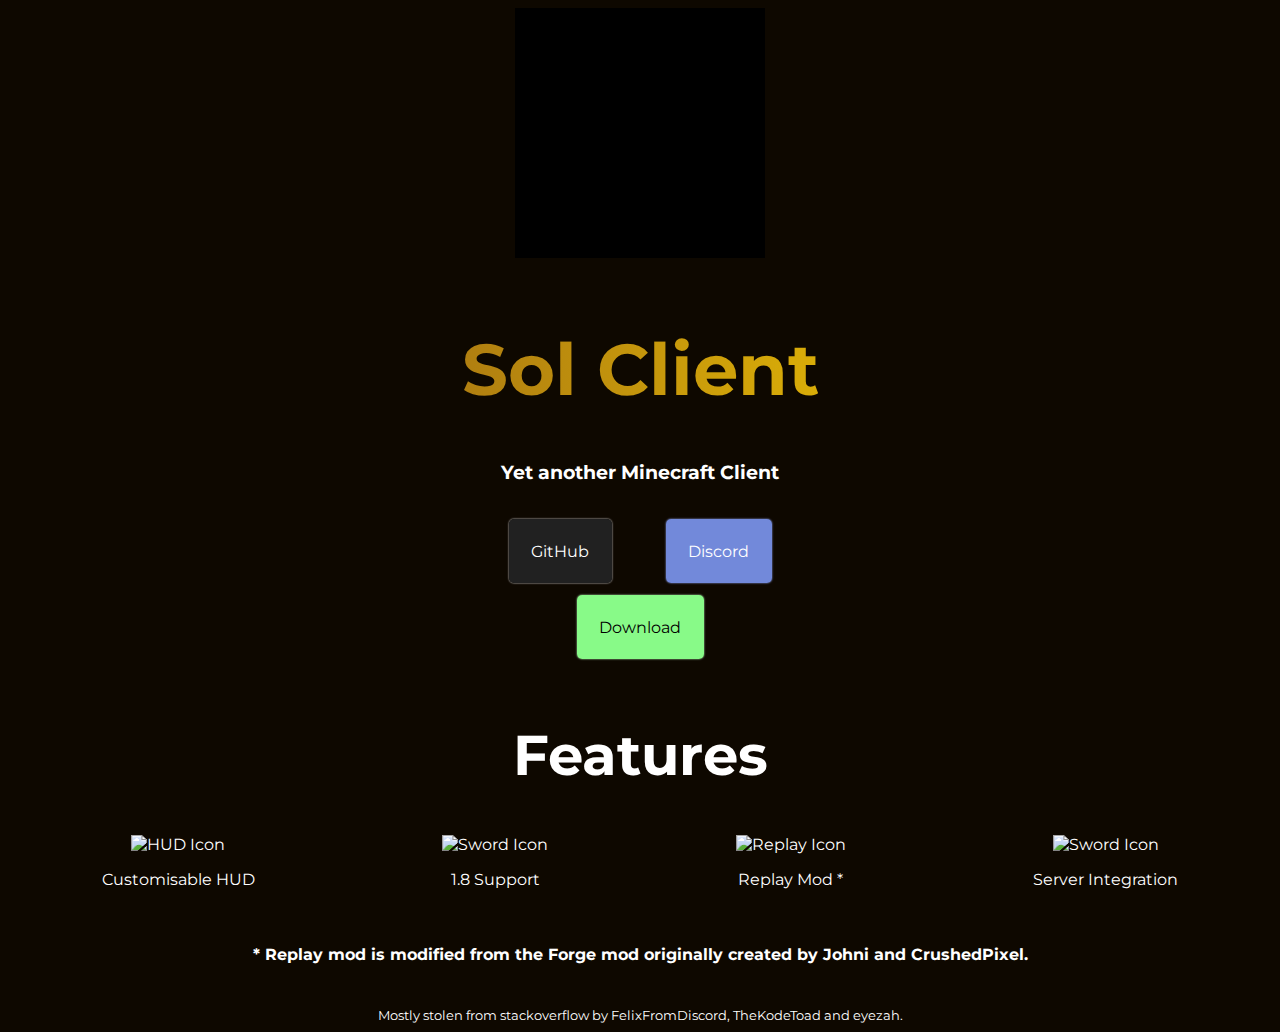
==== index.html @ e35a4573 "Initial Commit" ====
<!DOCTYPE html>
<html lang="en">
<head>
    <meta charset="utf-8"/>
    <meta name="viewport" content="width=device-width, initial-scale=1"/>
    <link rel="apple-touch-icon" sizes="180x180" href="/favicons/apple-touch-icon.png"/>
    <link rel="icon" type="image/png" sizes="32x32" href="/favicons/favicon-32x32.png"/>
    <link rel="icon" type="image/png" sizes="16x16" href="/favicons/favicon-16x16.png"/>
    <link rel="manifest" href="/favicons/site.webmanifest"/>
    <link rel="mask-icon" href="/favicons/safari-pinned-tab.svg" color="#db7c00"/>
    <link rel="shortcut icon" href="/favicons/favicon.ico"/>
    <meta name="msapplication-TileColor" content="#1e1e1e"/>
    <meta name="msapplication-config" content="/favicons/browserconfig.xml"/>
    <meta name="theme-color" content="#ffffff"/>
    <meta name="description" content="Sol Client is an open source Minecraft Client with many useful features."/>
    <meta name="keywords" content="Minecraft, Minecraft Client, PVP, Minecraft PVP, PVP Client, Minecraft Mod, Replay Mod, Hypixel">
    <meta property="og:title" content="Sol Client"/>
    <meta property="og:type" content="website"/>
    <meta property="og:url" content="https://sol-client.github.io/"/>
    <meta property="og:image" content="https://sol-client.github.io/favicons/thumbnail.jpg"/>
    <meta property="og:site_name" content="Sol Client"/>
    <meta property="og:locale" content="en-gb"/>
    <meta property="og:description" content="Sol Client is an open source Minecraft Client with many useful features."/>
    <meta name="twitter:card" content="summary_large_image"/>
    <meta property="twitter:domain" content="sol-client.github.io"/>
    <meta property="twitter:url" content="https://sol-client.github.io/"/>
    <meta name="twitter:title" content="Sol Client"/>
    <meta name="twitter:description" content="Sol Client is an open source Minecraft Client with many useful features."/>
    <meta name="twitter:image" content="https://sol-client.github.io/favicons/thumbnail.jpg"/>
    <title>Sol Client - Open Source Minecraft Client</title>
    <link rel="preconnect" href="https://fonts.googleapis.com"/>
    <link rel="preconnect" href="https://fonts.gstatic.com" crossorigin/>
    <link href="style.css" rel="stylesheet"/>
    <script src="script.js" defer></script>
    <title>Sol Client - Open Source Minecraft Client</title>
</head>
<body>
    <header id="header">
        <div class="logobg" id="logo"></div>
        <br>
        <h1 class="linear-wipe">Sol Client</h1>
        <h3>Yet another Minecraft Client</h3>
        <br><br>
        <a style="background-color: #212121; box-shadow: 0px 0px 2px #fff" href="https://github.com/Sol-Client/Client">GitHub</a>
        <a style="background-color: #7289DA; box-shadow: 0px 0px 2px #9aaffd" href="https://discord.gg/TSAkhgXNbK">Discord</a>
        <br><br><br><br>
        <a style="background-color: #88fa88; box-shadow: 0px 0px 2px #c3ffc3; color: black;" id="download-button" href="https://github.com/Sol-Client/Client/releases">Download</a>
    </header>
    <br><br>
    <h2>Features</h2>
    <div class="features">
        <div class="feature">
            <img src="https://github.com/FelixFromDiscord/sol-web-rewrite/raw/main/hud.svg" alt="HUD Icon" height="150px">
            <p class="feature-desc">Customisable HUD</p>
        </div>
        <div class="feature">
            <img src="https://github.com/FelixFromDiscord/sol-web-rewrite/raw/main/sword.svg" alt="Sword Icon" height="150px">
            <p class="feature-desc">1.8 Support</p>
        </div>
        <div class="feature">
            <img src="https://github.com/FelixFromDiscord/sol-web-rewrite/raw/main/replay.svg" alt="Replay Icon" height="150px">
            <p class="feature-desc">Replay Mod *</p>
        </div>
        <div class="feature">
            <img src="https://github.com/FelixFromDiscord/sol-web-rewrite/raw/main/servers.svg" alt="Sword Icon" height="150px">
            <p class="feature-desc">Server Integration</p>
        </div>
    </div>
    <br>
    <h4 class="note">
        * Replay mod is modified from the Forge mod originally created by Johni and CrushedPixel.
    </h4>
    <br>
    <small>Site created by FelixFromDiscord, TheKodeToad and eyezah.</small>
</body>
</html>
---- style.css ----
@import url('https://fonts.googleapis.com/css2?family=Montserrat&display=swap');

body {
    background-color: rgb(14, 8, 0);
    font-family: 'Montserrat', sans-serif;
    color: white;
    text-align: center;
}

h1 {
    font-size: 450%;
}

h2 {
    font-size: 350%;
}

.logobg {
    margin: 0 auto;
    width: 250px;
    height: 250px;
    transform-style: preserve-3d;
    transform: rotateX(15deg) rotateY(20deg);
    background-color: transparent;
    transition: transform 0.3s cubic-bezier(0.19, 1, 0.22, 1), background-color 0.3s;
}

.logobg:hover {
    background-color: #2e2e2e;
}

.logobg::before {
    content: "";
    position: absolute;
    top: 0;
    left: 0;
    width: 100%;
    height: 100%;
    background-color: #000;
    transform: rotateX(15deg) rotateY(10deg);
    transform: translate3d(0, 0, -75px);
}

.logobg::after {
    content: url(https://sol-client.github.io/logo.png);
    position: absolute;
    top: 0;
    left: 0;
    width: 100%;
    height: 100%;
    background-color: #0000;
    transform: rotateX(0deg) rotateY(0deg);
    transform: translate3d(0, 0, 35px);
}

.linear-wipe {
    text-align: center;
    background: linear-gradient(90deg, #996515 10%, #ffd700 45%, #ffd700 50%, #996515 90%);
    background-size: 200% auto;
    color: #000;
    background-clip: text;
    -webkit-background-clip: text;
    -webkit-text-fill-color: transparent;
    animation: grad 5s linear infinite;
}

@keyframes grad {
    to {
        background-position: 200% center;
    }
}

::-webkit-scrollbar-track {
    background: nones;
}

::-webkit-scrollbar {
    width: 10px;
}

::-webkit-scrollbar-thumb {
    background: rgb(200, 200, 200);
}

.features {
    display: flex;
    flex-direction: row;
    flex-wrap: wrap;
    justify-content: space-around;
}

@media (max-width: 800px) {
    .features {
        flex-direction: column;
    }
}

a {
    text-decoration: none;
    color: white;
    cursor: pointer;
    padding: 22.5px;
    border-radius: 5px;
    margin: 25px;
}
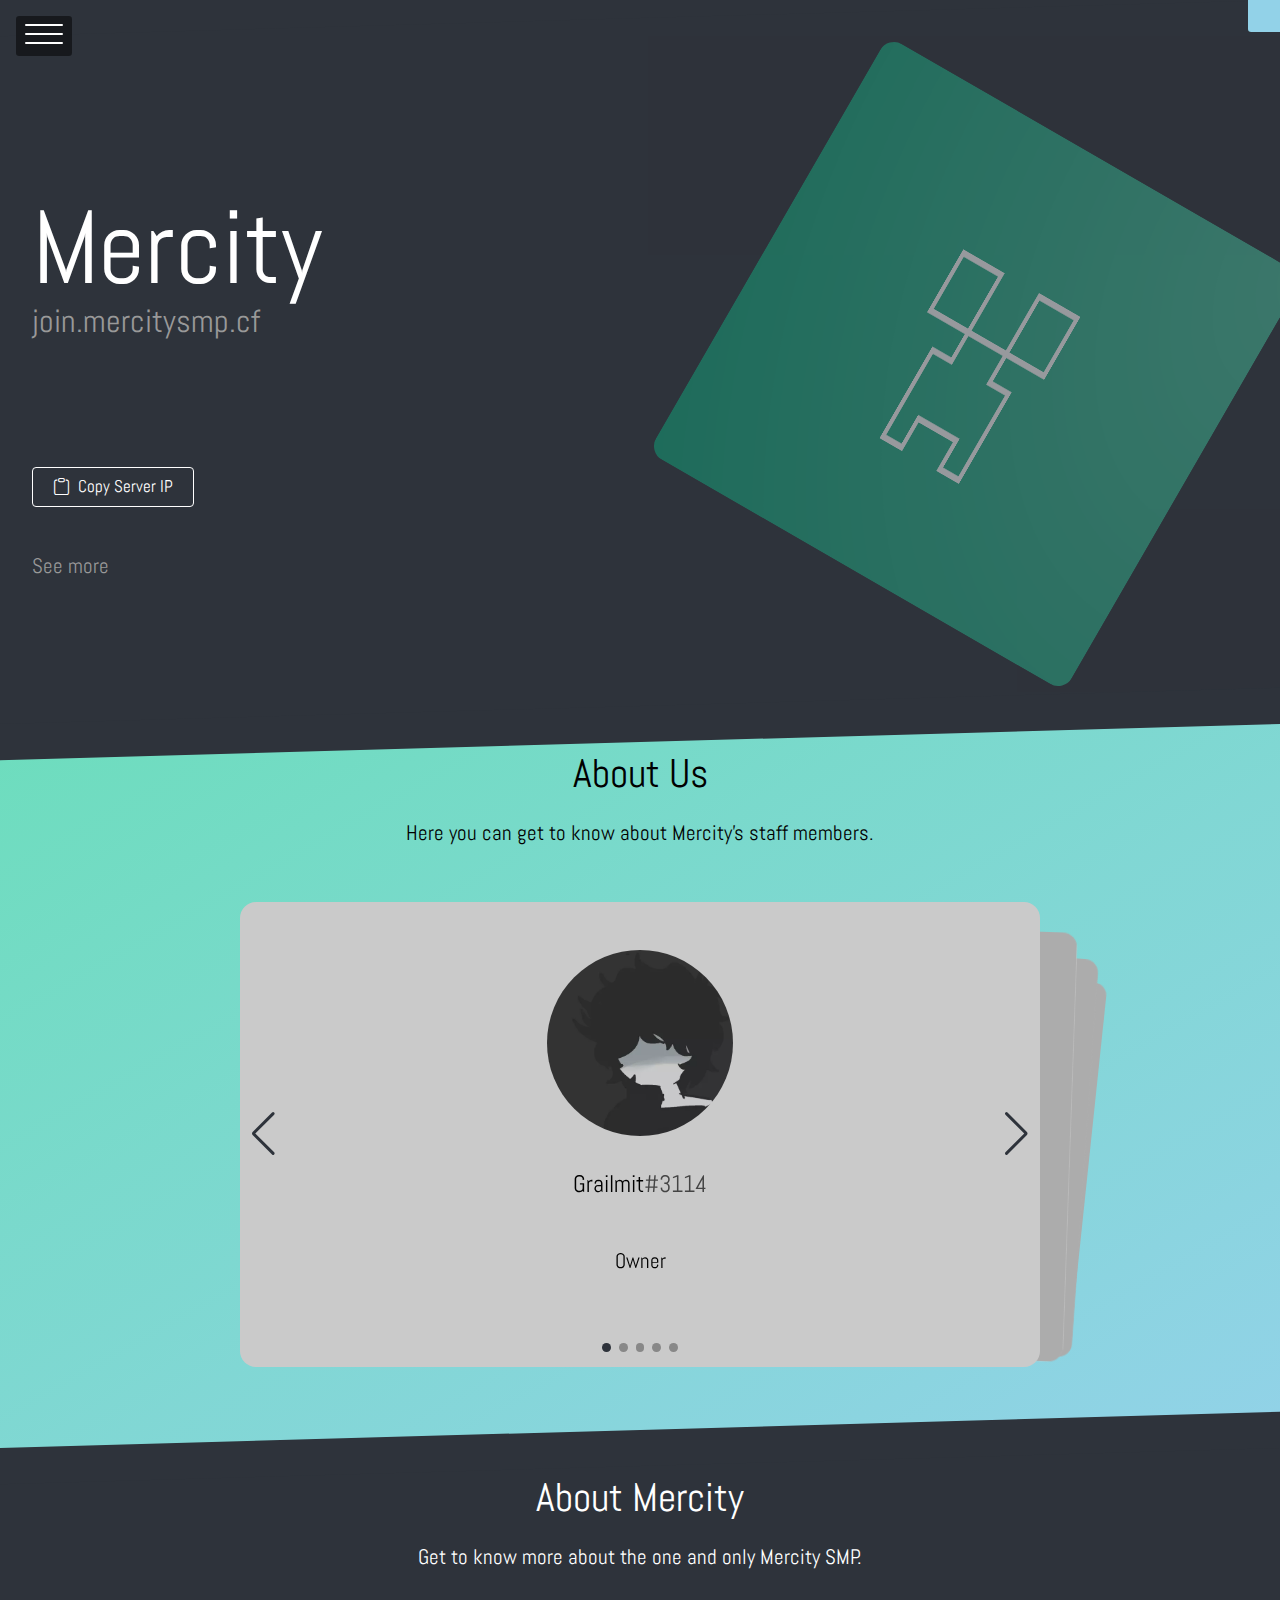
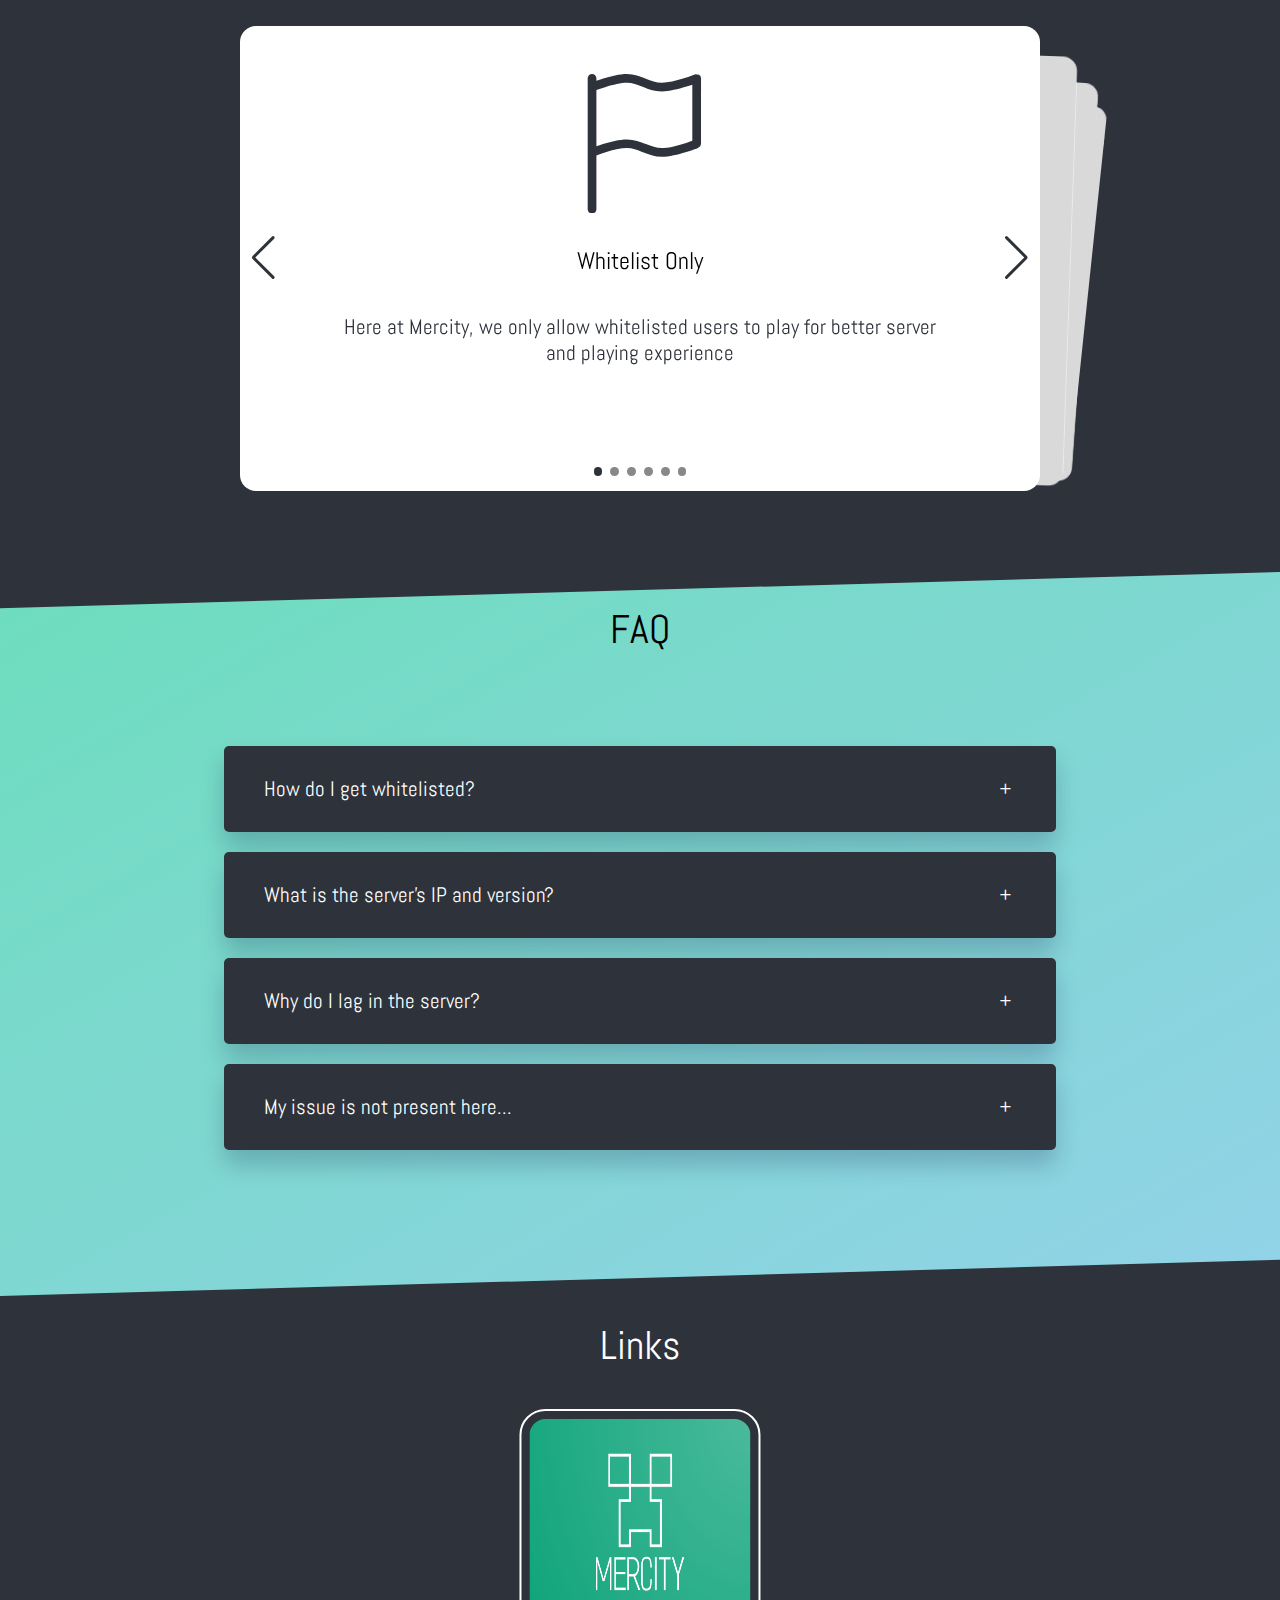
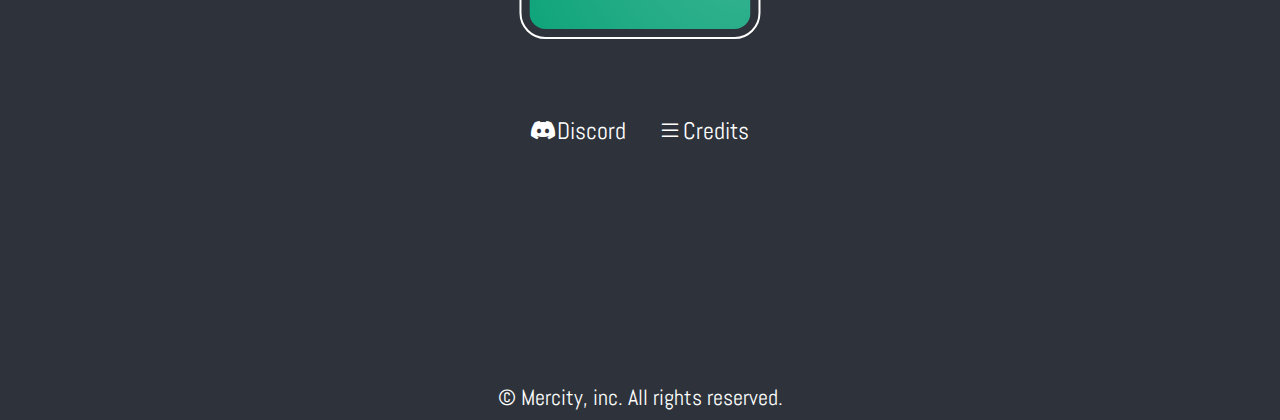
==== commit d112f645: "Updated Entire Site" ====
--- a/index.html
+++ b/index.html
@@ -1,76 +1,319 @@
 <!DOCTYPE html>
 <html lang="en">
+
 <head>
-    <meta charset="utf-8"/>
-    <meta name="viewport" content="width=device-width, initial-scale=1"/>
-    <link rel="apple-touch-icon" sizes="180x180" href="/favicons/apple-touch-icon.png"/>
-    <link rel="icon" type="image/png" sizes="32x32" href="/favicons/favicon-32x32.png"/>
-    <link rel="icon" type="image/png" sizes="16x16" href="/favicons/favicon-16x16.png"/>
-    <link rel="manifest" href="/favicons/site.webmanifest"/>
-    <link rel="mask-icon" href="/favicons/safari-pinned-tab.svg" color="#db7c00"/>
-    <link rel="shortcut icon" href="/favicons/favicon.ico"/>
-    <meta name="msapplication-TileColor" content="#1e1e1e"/>
-    <meta name="msapplication-config" content="/favicons/browserconfig.xml"/>
-    <meta name="theme-color" content="#ffffff"/>
-    <meta name="description" content="Sol Client is an open source Minecraft Client with many useful features."/>
-    <meta name="keywords" content="Minecraft, Minecraft Client, PVP, Minecraft PVP, PVP Client, Minecraft Mod, Replay Mod, Hypixel">
-    <meta property="og:title" content="Sol Client"/>
-    <meta property="og:type" content="website"/>
-    <meta property="og:url" content="https://sol-client.github.io/"/>
-    <meta property="og:image" content="https://sol-client.github.io/favicons/thumbnail.jpg"/>
-    <meta property="og:site_name" content="Sol Client"/>
-    <meta property="og:locale" content="en-gb"/>
-    <meta property="og:description" content="Sol Client is an open source Minecraft Client with many useful features."/>
-    <meta name="twitter:card" content="summary_large_image"/>
-    <meta property="twitter:domain" content="sol-client.github.io"/>
-    <meta property="twitter:url" content="https://sol-client.github.io/"/>
-    <meta name="twitter:title" content="Sol Client"/>
-    <meta name="twitter:description" content="Sol Client is an open source Minecraft Client with many useful features."/>
-    <meta name="twitter:image" content="https://sol-client.github.io/favicons/thumbnail.jpg"/>
-    <title>Sol Client - Open Source Minecraft Client</title>
-    <link rel="preconnect" href="https://fonts.googleapis.com"/>
-    <link rel="preconnect" href="https://fonts.gstatic.com" crossorigin/>
-    <link href="style.css" rel="stylesheet"/>
-    <script src="script.js" defer></script>
-    <title>Sol Client - Open Source Minecraft Client</title>
+  <meta charset="UTF-8">
+  <meta http-equiv="X-UA-Compatible" content="IE=edge">
+  <meta name="viewport" content="width=device-width, initial-scale=1.0">
+  <title class="notranslate">Mercity SMP</title>
+  <meta content="Mercity" property="og:title" />
+  <meta content="The official website for the one and only Minecraft SMP: Mercity" property="og:description" />
+  <meta content="https://mercitysmp.cf" property="og:url" />
+  <meta content="/assets/img/icon.png" property="og:image" />
+  <meta content="#2E303B" data-react-helmet="true" name="theme-color" />
+  <meta name="twitter:card" content="summary_large_image">
+
+  <link rel="apple-touch-icon" sizes="180x180" href="/assets/img/icon.png">
+  <link rel="icon" type="image/png" sizes="32x32" href="/assets/img/icon.png">
+  <link rel="icon" type="image/png" sizes="16x16" href="/assets/img/icon.png">
+
+  <link rel="stylesheet" href="/css/util.css">
+  <link rel="stylesheet" href="/css/index.css">
+
+  <link rel="stylesheet" href="https://cdn.jsdelivr.net/npm/bootstrap-icons@1.9.1/font/bootstrap-icons.css">
+  <link rel="stylesheet" href="/static/slider/style.css">
+
+  <script src="/static/slider/script.js" type="module"></script>
 </head>
+
 <body>
-    <header id="header">
-        <div class="logobg" id="logo"></div>
-        <br>
-        <h1 class="linear-wipe">Sol Client</h1>
-        <h3>Yet another Minecraft Client</h3>
-        <br><br>
-        <a style="background-color: #212121; box-shadow: 0px 0px 2px #fff" href="https://github.com/Sol-Client/Client">GitHub</a>
-        <a style="background-color: #7289DA; box-shadow: 0px 0px 2px #9aaffd" href="https://discord.gg/TSAkhgXNbK">Discord</a>
-        <br><br><br><br>
-        <a style="background-color: #88fa88; box-shadow: 0px 0px 2px #c3ffc3; color: black;" id="download-button" href="https://github.com/Sol-Client/Client/releases">Download</a>
-    </header>
-    <br><br>
-    <h2>Features</h2>
-    <div class="features">
-        <div class="feature">
-            <img src="https://github.com/FelixFromDiscord/sol-web-rewrite/raw/main/hud.svg" alt="HUD Icon" height="150px">
-            <p class="feature-desc">Customisable HUD</p>
-        </div>
-        <div class="feature">
-            <img src="https://github.com/FelixFromDiscord/sol-web-rewrite/raw/main/sword.svg" alt="Sword Icon" height="150px">
-            <p class="feature-desc">1.8 Support</p>
-        </div>
-        <div class="feature">
-            <img src="https://github.com/FelixFromDiscord/sol-web-rewrite/raw/main/replay.svg" alt="Replay Icon" height="150px">
-            <p class="feature-desc">Replay Mod *</p>
-        </div>
-        <div class="feature">
-            <img src="https://github.com/FelixFromDiscord/sol-web-rewrite/raw/main/servers.svg" alt="Sword Icon" height="150px">
-            <p class="feature-desc">Server Integration</p>
-        </div>
-    </div>
-    <br>
-    <h4 class="note">
-        * Replay mod is modified from the Forge mod originally created by Johni and CrushedPixel.
-    </h4>
-    <br>
-    <small>Site created by FelixFromDiscord, TheKodeToad and eyezah.</small>
+
+
+
+  <section class="section section__hero" id="hero">
+
+    <h1 class="header__hero notranslate">Mercity</h1>
+    <span class="ip notranslate">join.mercitysmp.cf</span>
+
+    <img src="/assets/img/icon.png" alt="Mercity Logo" class="main__image">
+
+    <button class="btn btn__copyIP">
+      <i class="bi-clipboard"></i>
+      <span class="btn-text">Copy Server IP</span>
+    </button>
+
+    <a href="#staff" class="scroll">See more</a>
+
+  </section>
+
+  <section class="section section__staff" id="staff">
+
+    <h1 class="section__header header__staff">About Us</h1>
+    <p class="paragraph__about">Here you can get to know about Mercity's staff members.</p>
+
+    <div class="swiper swiper1">
+
+      <div class="swiper-wrapper">
+
+
+
+      </div>
+
+      <div class="swiper-pagination"></div>
+
+      <div class="swiper-button-prev"></div>
+      <!-- nav button, go to previous -->
+      <div class="swiper-button-next"></div>
+      <!-- nav button, go to next -->
+
+    </div>
+
+  </section>
+
+  <section class="section section__about" id="about">
+
+    <h1 class="section__header header__about">About Mercity</h1>
+    <p class="paragraph__server">Get to know more about the one and only Mercity SMP.</p>
+
+    <div class="swiper swiper2">
+
+      <div class="swiper-wrapper">
+
+        <div class="swiper-slide">
+
+          <svg xmlns="http://www.w3.org/2000/svg" class="swiper-icon" viewBox="0 0 16 16">
+            <path
+              d="M14.778.085A.5.5 0 0 1 15 .5V8a.5.5 0 0 1-.314.464L14.5 8l.186.464-.003.001-.006.003-.023.009a12.435 12.435 0 0 1-.397.15c-.264.095-.631.223-1.047.35-.816.252-1.879.523-2.71.523-.847 0-1.548-.28-2.158-.525l-.028-.01C7.68 8.71 7.14 8.5 6.5 8.5c-.7 0-1.638.23-2.437.477A19.626 19.626 0 0 0 3 9.342V15.5a.5.5 0 0 1-1 0V.5a.5.5 0 0 1 1 0v.282c.226-.079.496-.17.79-.26C4.606.272 5.67 0 6.5 0c.84 0 1.524.277 2.121.519l.043.018C9.286.788 9.828 1 10.5 1c.7 0 1.638-.23 2.437-.477a19.587 19.587 0 0 0 1.349-.476l.019-.007.004-.002h.001M14 1.221c-.22.078-.48.167-.766.255-.81.252-1.872.523-2.734.523-.886 0-1.592-.286-2.203-.534l-.008-.003C7.662 1.21 7.139 1 6.5 1c-.669 0-1.606.229-2.415.478A21.294 21.294 0 0 0 3 1.845v6.433c.22-.078.48-.167.766-.255C4.576 7.77 5.638 7.5 6.5 7.5c.847 0 1.548.28 2.158.525l.028.01C9.32 8.29 9.86 8.5 10.5 8.5c.668 0 1.606-.229 2.415-.478A21.317 21.317 0 0 0 14 7.655V1.222z" />
+          </svg>
+
+          <span class="swiper-header">Whitelist Only</span>
+
+          <p class="swiper-brief">Here at Mercity, we only allow whitelisted users to play for better server and playing
+            experience</p>
+
+        </div>
+
+        <div class="swiper-slide">
+
+          <svg xmlns="http://www.w3.org/2000/svg" class="swiper-icon" viewBox="0 0 16 16">
+            <path
+              d="M8 16c3.314 0 6-2 6-5.5 0-1.5-.5-4-2.5-6 .25 1.5-1.25 2-1.25 2C11 4 9 .5 6 0c.357 2 .5 4-2 6-1.25 1-2 2.729-2 4.5C2 14 4.686 16 8 16Zm0-1c-1.657 0-3-1-3-2.75 0-.75.25-2 1.25-3C6.125 10 7 10.5 7 10.5c-.375-1.25.5-3.25 2-3.5-.179 1-.25 2 1 3 .625.5 1 1.364 1 2.25C11 14 9.657 15 8 15Z" />
+          </svg>
+
+          <span class="swiper-header">Semi Anarchy</span>
+
+          <p class="swiper-brief">Basically, minimum rules. No hacking, duping or lagging the server. Except these,
+            there are no other rules. Grief Bases, Leak base coordinates and much more.</p>
+
+        </div>
+
+        <div class="swiper-slide">
+
+          <svg xmlns="http://www.w3.org/2000/svg" class="swiper-icon" viewBox="0 0 16 16">
+            <path
+              d="M15.384 6.115a.485.485 0 0 0-.047-.736A12.444 12.444 0 0 0 8 3C5.259 3 2.723 3.882.663 5.379a.485.485 0 0 0-.048.736.518.518 0 0 0 .668.05A11.448 11.448 0 0 1 8 4c2.507 0 4.827.802 6.716 2.164.205.148.49.13.668-.049z" />
+            <path
+              d="M13.229 8.271a.482.482 0 0 0-.063-.745A9.455 9.455 0 0 0 8 6c-1.905 0-3.68.56-5.166 1.526a.48.48 0 0 0-.063.745.525.525 0 0 0 .652.065A8.46 8.46 0 0 1 8 7a8.46 8.46 0 0 1 4.576 1.336c.206.132.48.108.653-.065zm-2.183 2.183c.226-.226.185-.605-.1-.75A6.473 6.473 0 0 0 8 9c-1.06 0-2.062.254-2.946.704-.285.145-.326.524-.1.75l.015.015c.16.16.407.19.611.09A5.478 5.478 0 0 1 8 10c.868 0 1.69.201 2.42.56.203.1.45.07.61-.091l.016-.015zM9.06 12.44c.196-.196.198-.52-.04-.66A1.99 1.99 0 0 0 8 11.5a1.99 1.99 0 0 0-1.02.28c-.238.14-.236.464-.04.66l.706.706a.5.5 0 0 0 .707 0l.707-.707z" />
+          </svg>
+
+          <span class="swiper-header">Lag Free</span>
+
+          <p class="swiper-brief">Mercity is kept online with an exceptionally fast host and minimal lag. Play without
+            any issues.</p>
+
+        </div>
+
+        <div class="swiper-slide">
+
+          <svg xmlns="http://www.w3.org/2000/svg" class="swiper-icon" viewBox="0 0 16 16">
+            <path
+              d="M11.5 6.027a.5.5 0 1 1-1 0 .5.5 0 0 1 1 0zm-1.5 1.5a.5.5 0 1 0 0-1 .5.5 0 0 0 0 1zm2.5-.5a.5.5 0 1 1-1 0 .5.5 0 0 1 1 0zm-1.5 1.5a.5.5 0 1 0 0-1 .5.5 0 0 0 0 1zm-6.5-3h1v1h1v1h-1v1h-1v-1h-1v-1h1v-1z" />
+            <path
+              d="M3.051 3.26a.5.5 0 0 1 .354-.613l1.932-.518a.5.5 0 0 1 .62.39c.655-.079 1.35-.117 2.043-.117.72 0 1.443.041 2.12.126a.5.5 0 0 1 .622-.399l1.932.518a.5.5 0 0 1 .306.729c.14.09.266.19.373.297.408.408.78 1.05 1.095 1.772.32.733.599 1.591.805 2.466.206.875.34 1.78.364 2.606.024.816-.059 1.602-.328 2.21a1.42 1.42 0 0 1-1.445.83c-.636-.067-1.115-.394-1.513-.773-.245-.232-.496-.526-.739-.808-.126-.148-.25-.292-.368-.423-.728-.804-1.597-1.527-3.224-1.527-1.627 0-2.496.723-3.224 1.527-.119.131-.242.275-.368.423-.243.282-.494.575-.739.808-.398.38-.877.706-1.513.773a1.42 1.42 0 0 1-1.445-.83c-.27-.608-.352-1.395-.329-2.21.024-.826.16-1.73.365-2.606.206-.875.486-1.733.805-2.466.315-.722.687-1.364 1.094-1.772a2.34 2.34 0 0 1 .433-.335.504.504 0 0 1-.028-.079zm2.036.412c-.877.185-1.469.443-1.733.708-.276.276-.587.783-.885 1.465a13.748 13.748 0 0 0-.748 2.295 12.351 12.351 0 0 0-.339 2.406c-.022.755.062 1.368.243 1.776a.42.42 0 0 0 .426.24c.327-.034.61-.199.929-.502.212-.202.4-.423.615-.674.133-.156.276-.323.44-.504C4.861 9.969 5.978 9.027 8 9.027s3.139.942 3.965 1.855c.164.181.307.348.44.504.214.251.403.472.615.674.318.303.601.468.929.503a.42.42 0 0 0 .426-.241c.18-.408.265-1.02.243-1.776a12.354 12.354 0 0 0-.339-2.406 13.753 13.753 0 0 0-.748-2.295c-.298-.682-.61-1.19-.885-1.465-.264-.265-.856-.523-1.733-.708-.85-.179-1.877-.27-2.913-.27-1.036 0-2.063.091-2.913.27z" />
+          </svg>
+
+          <span class="swiper-header">Full Device Support</span>
+
+          <p class="swiper-brief">Have a mobile? No problem, Mercity supports cross-device play meaning both java and
+            bedrock players can join at the same IP.</p>
+
+        </div>
+
+        <div class="swiper-slide">
+
+          <svg xmlns="http://www.w3.org/2000/svg" class="swiper-icon" viewBox="0 0 16 16">
+            <path d="M8 3.5a.5.5 0 0 0-1 0V9a.5.5 0 0 0 .252.434l3.5 2a.5.5 0 0 0 .496-.868L8 8.71V3.5z" />
+            <path d="M8 16A8 8 0 1 0 8 0a8 8 0 0 0 0 16zm7-8A7 7 0 1 1 1 8a7 7 0 0 1 14 0z" />
+          </svg>
+
+          <span class="swiper-header">24/7 Online</span>
+
+          <p class="swiper-brief">Mercity's Host is kept online 24/7 so you can play anytime you want without requesting
+            to make it online.</p>
+
+        </div>
+
+        <div class="swiper-slide">
+
+          <svg xmlns="http://www.w3.org/2000/svg" class="swiper-icon" viewBox="0 0 16 16">
+            <path
+              d="M8 1a5 5 0 0 0-5 5v1h1a1 1 0 0 1 1 1v3a1 1 0 0 1-1 1H3a1 1 0 0 1-1-1V6a6 6 0 1 1 12 0v6a2.5 2.5 0 0 1-2.5 2.5H9.366a1 1 0 0 1-.866.5h-1a1 1 0 1 1 0-2h1a1 1 0 0 1 .866.5H11.5A1.5 1.5 0 0 0 13 12h-1a1 1 0 0 1-1-1V8a1 1 0 0 1 1-1h1V6a5 5 0 0 0-5-5z" />
+          </svg>
+
+          <span class="swiper-header">Easy Assistance</span>
+
+          <p class="swiper-brief">Any problems on the server? Don't worry, our help channels are specifically made for
+            your comfort on the server. Visit the discord server to know more.</p>
+
+        </div>
+
+      </div>
+
+      <div class="swiper-pagination"></div>
+
+      <div class="swiper-button-prev"></div>
+      <!-- nav button, go to previous -->
+      <div class="swiper-button-next"></div>
+      <!-- nav button, go to next -->
+
+    </div>
+
+  </section>
+
+  <section class="section section__faq" id="faq">
+
+    <h1 class="section__header header__faq">FAQ</h1>
+
+    <div class="container">
+
+      <div class="main-wrapper">
+
+        <div class="wrapper">
+          <button class="toggle">
+            How do I get whitelisted?
+            <i class="bi-plus icon"></i>
+          </button>
+          <div class="content">
+            <p>You can join our discord server given below and message in a help channel to get whitelisted.</p>
+          </div>
+        </div>
+        <div class="wrapper">
+          <button class="toggle">
+            What is the server's IP and version?
+            <i class="bi-plus icon"></i>
+          </button>
+          <div class="content">
+            <p>The server's version is 1.19.2 and the IP is: join.mercitysmp.cf</p>
+          </div>
+        </div>
+        <div class="wrapper">
+          <button class="toggle">
+            Why do I lag in the server?
+            <i class="bi-plus icon"></i>
+          </button>
+          <div class="content">
+            <p>That is probably an issue on your end, Because mercity's host is fast and lag-free. If you think not,
+              contact staff.</p>
+          </div>
+        </div>
+        <div class="wrapper">
+          <button class="toggle">
+            My issue is not present here...
+            <i class="bi-plus icon"></i>
+          </button>
+          <div class="content">
+            <p>You can always just join the discord server and post your issue there.</p>
+          </div>
+        </div>
+
+      </div>
+    </div>
+
+  </section>
+
+  <section class="section section__credits" id="credits">
+
+    <h1 class="section__header header__credits">Links</h1>
+    <img src="/assets/img/icon_name.png" alt="Mercity Logo" class="icon__small">
+
+    <div class="link-group">
+
+      <a href="https://discord.gg/jeeDT9PjHD" class="link discord-link">
+        <i class="bi-discord"></i>
+        <span class="link-text">Discord</span>
+      </a>
+
+      <a href="/CREDITS.txt" class="link credits-link">
+        <i class="bi-list"></i>
+        <span class="link-text">Credits</span>
+      </a>
+
+    </div>
+
+    <span class="footer-text notranslate">© Mercity, inc. All rights reserved.</span>
+
+  </section>
+
+  <div class="menu-toggle">
+    <div class="span-container">
+      <span class="menu-span menu-span1"></span>
+      <span class="menu-span menu-span2"></span>
+      <span class="menu-span menu-span3"></span>
+    </div>
+  </div>
+
+  <div class="menu">
+
+    <div class="items-container">
+
+      <h2 class="menu-header" data-redirect="hero">
+        <i class="bi-house"></i>
+        Main
+      </h2>
+
+      <h2 class="menu-header" data-redirect="staff">
+        <i class="bi-person-circle"></i>
+        About Us
+      </h2>
+
+      <h2 class="menu-header" data-redirect="about">
+        <i class="bi-plus"></i>
+        About the Server
+      </h2>
+
+      <h2 class="menu-header" data-redirect="faq">
+        <i class="bi-question"></i>
+        FAQ
+      </h2>
+
+      <h2 class="menu-header" data-redirect="credits">
+        <i class="bi-list"></i>
+        Links and Credits
+      </h2>
+
+    </div>
+
+  </div>
+
+  <div id="notification-area"></div>
+
+  <div id="google_translate_element" class="translate__container">
+
+  </div>
+
+  <script type="text/javascript" src="//translate.google.com/translate_a/element.js?cb=googleTranslateElementInit"></script>
+
+  <script type="text/javascript">
+
+    function googleTranslateElementInit() {
+      new google.translate.TranslateElement({ pageLanguage: 'en' }, 'google_translate_element');
+    }
+
+  </script>
+
+  <script src="/js/util.js"></script>
+  <script src="/js/index.js" type="module"></script>
+  <script async src="https://9333l00f9t2v.statuspage.io/embed/script.js"></script>
 </body>
+
 </html>
--- a/css/util.css
+++ b/css/util.css
@@ -0,0 +1,194 @@
+@font-face {
+  font-family: "Main";
+  src: url(/assets/fonts/abel-regular.ttf);
+}
+
+:root {
+  --accent: #2e333b;
+  --secondary: #92d2e8;
+  --selection: #6dddbd;
+  --section-height: 700px;
+}
+
+::selection {
+  background-color: var(--selection);
+  color: black;
+}
+
+html {
+  scroll-behavior: smooth;
+}
+
+body {
+  box-sizing: border-box;
+  margin: 0;
+  padding: 0;
+  background-color: var(--accent);
+}
+
+body, body *, body *::before, body *::after {
+  font-family: "Main";
+  font-weight: 100;
+}
+
+h1, h2, h3, h4, h5, h6 {
+  text-align: center;
+  margin: 0;
+}
+
+#notification-area {
+  position: fixed;
+  bottom: 1rem;
+  right: 10px;
+  width: 250px;
+  height: 10%;
+  display: flex;
+  flex-direction: column;
+  justify-content: flex-end;
+  z-index: 3;
+}
+
+#notification-area.disabled {
+  transform: scale(0);
+}
+
+#notification-area .notification {
+  position: relative;
+  padding: 0.875rem 1.75rem;
+  background: var(--accent);
+  color: #f5f5f5;
+  font-family: "Main";
+  font-size: 1rem;
+  border-radius: 0.5rem;
+  margin: 0.5rem 0;
+  opacity: 0;
+  left: 2rem;
+  animation: showNotification 500ms forwards alternate;
+  text-align: left;
+}
+
+.notification.contextMenu {
+  width: 30ch;
+  left: -4.25rem !important;
+  animation: showNotification 500ms forwards alternate;
+}
+
+.notif.notif-timer {
+  position: absolute;
+  bottom: 0;
+  border-radius: 0.5rem;
+  left: 0;
+  height: 4px;
+  width: 100%;
+  background-color: rgba(0, 0, 0, 0.25);
+
+  animation: notf-timer 5000ms ease-in-out forwards;
+}
+
+@keyframes showNotification {
+  to {
+    opacity: 1;
+    left: 0px;
+  }
+}
+
+@keyframes notf-timer {
+  to {
+    width: 0;
+  }
+}
+
+#notification-area .notification.success {
+  background: #49cc7b;
+}
+#notification-area .notification.error {
+  background: rgb(190, 51, 0);
+}
+#notification-area .notification.info {
+  background: #00acee;
+}
+
+.cross {
+  position: absolute;
+  top: 0.5rem;
+  right: 0.5rem;
+  height: 1rem;
+  width: 1rem;
+  background-color: rgba(0, 0, 0, 0);
+  cursor: pointer;
+}
+
+.cross span:first-of-type {
+  position: absolute;
+  top: 0.5rem;
+  right: 0;
+  height: 0.15rem;
+  width: 100%;
+  background-color: white;
+  transform: rotate(45deg);
+}
+
+.cross span:last-of-type {
+  position: absolute;
+  top: 0.5rem;
+  right: 0;
+  height: 0.15rem;
+  width: 100%;
+  background-color: white;
+  transform: rotate(-45deg);
+}
+
+/* page code */
+
+section {
+  height: var(--section-height);
+  margin: 0;
+  padding-top: 1.5rem;
+  position: relative;
+  width: 100%;
+  overflow-x: hidden;
+  clip-path: polygon(0 5%, 100% 0, 100% 95%, 0% 100%);
+  background-color: var(--accent) !important;
+}
+
+section .section__header {
+  color: white;
+}
+
+.section__header {
+  font-size: 2.5rem;
+}
+
+.btn {
+  --hover-background: var(--accent);
+  --hover-color: white;
+
+  min-width: max-content;
+  color: var(--hover-background);
+  padding: .5em 1.2em;
+  cursor: pointer;
+  display: flex;
+  align-items: center;
+  justify-content: center;
+  gap: .5rem;
+  border-radius: .25rem;
+  background-color: transparent;
+  border: solid 1px var(--hover-background);
+  transition: 250ms ease;
+  transition-property: border, color, background-color;
+  font-size: 1.05rem;
+  position: absolute;
+  bottom: 6rem;
+  left: 50%;
+  transform: translate(-50%);
+}
+
+section:nth-child(1n + 1) .btn {
+  --hover-background: white;
+  --hover-color: var(--accent);
+}
+
+.btn:hover, .btn:focus {
+  background-color: var(--hover-background);
+  color: var(--hover-color);
+}--- a/css/index.css
+++ b/css/index.css
@@ -0,0 +1,511 @@
+html {
+  height: inherit !important;
+}
+
+body {
+  top: 0 !important; 
+}
+
+/** MAIN CODE **/
+
+.menu-toggle {
+  height: 1.5rem;
+  width: 2.5rem;
+  position: fixed;
+  top: 1rem;
+  left: 1rem;
+  cursor: pointer;
+  z-index: 100;
+  background-color: rgba(0, 0, 0, 0.5);
+  padding: 0.5rem;
+  overflow: hidden;
+  border-radius: .2rem;
+}
+
+.menu-toggle,
+.menu-toggle > *,
+.span,
+.span-container,
+.menu,
+.menu > * {
+  box-sizing: content-box !important;
+}
+
+.menu-span {
+  height: 0.15rem;
+  width: 2.375rem;
+  border-radius: 1rem;
+  background-color: rgb(255, 255, 255);
+  position: absolute;
+  top: 20%;
+  left: 50%;
+  transform: translate(-50%);
+  transition: all 500ms ease;
+}
+
+.span-container.active .menu-span {
+  background-color: black;
+}
+
+.menu-span2 {
+  top: 42%;
+}
+
+.menu-span3 {
+  top: calc(42% + 22%);
+}
+
+.span-container.active .menu-span1 {
+  transform: translateX(-50%) translateY(-50%) rotate(45deg);
+  margin-top: 0.75rem;
+}
+
+.span-container.active .menu-span2 {
+  transform: scale(0);
+}
+
+.span-container.active .menu-span3 {
+  transform: translate(-50%, -225%) rotate(-45deg);
+}
+
+.menu {
+  position: fixed;
+  top: 0;
+  left: 0;
+  background-color: white;
+  padding: .5rem;
+  padding-left: 1rem;
+  padding-top: 4rem;
+  padding-right: 2rem;
+  display: flex;
+  justify-content: center;
+  align-items: center;
+  transform: translateX(-100%);
+  transition: transform 500ms ease;
+  transform-origin: left;
+  z-index: 99;
+  width: clamp(15rem, 10rem, 10rem);
+  aspect-ratio: 1;
+  border-bottom-right-radius: .5rem;
+}
+
+.menu.active {
+  transform: translateX(0);
+}
+
+.items-container {
+  display: flex;
+  justify-content: center;
+  flex-direction: column;
+  gap: .7rem;
+}
+
+.items-container .menu-header {
+  text-align: left;
+  cursor: pointer;
+  transition: color 250ms ease;
+}
+
+.items-container .menu-header:hover {
+  color: var(--secondary);
+}
+
+/* menu code end */
+
+.section__header {
+  cursor: pointer;
+}
+
+.section__header:where(:hover, :focus) {
+  text-decoration: underline 2px currentColor;
+}
+
+/* HERO Section */
+
+.header__hero {
+  all: unset;
+  font-size: 6.5rem;
+  position: absolute;
+  top: 25%;
+  left: 2rem;
+  color: white;
+}
+
+.ip {
+  position: absolute;
+  top: calc(calc(25% + 5.5rem) + 2rem);
+  left: 2rem;
+  font-size: 2rem;
+  color: #999;
+}
+
+.main__image {
+  position: absolute;
+  bottom: 7.5rem;
+  right: 5%;
+  border-radius: 1rem;
+  height: clamp(20rem, 30rem, 50vw);
+  width: clamp(20rem, 30rem, 70vh);
+  border: none;
+  transform: rotate(30deg);
+  opacity: .5;
+  z-index: 0;
+}
+
+.btn__copyIP {
+  bottom: 30%;
+  left: 2rem;
+  transform: unset;
+}
+
+.scroll {
+  position: absolute;
+  left: 2rem;
+  bottom: 20%;
+  color: #999;
+  font-size: 1.3rem;
+  text-decoration: none;
+}
+
+.scroll:where(:hover, :focus) {
+  color: var(--secondary);
+}
+
+/* ABOUT Section */
+
+.section__staff {
+  background-color: none;
+  background-image: linear-gradient(
+    to bottom right,
+    var(--selection),
+    var(--secondary)
+  );
+}
+
+.section__staff .section__header {
+  color: black;
+}
+
+.paragraph__about {
+  text-align: center;
+  font-size: 1.3rem;
+  margin-inline: 4rem;
+  max-height: 2rem;
+}
+
+@media (max-width: 600px) {
+  .paragraph__about {
+    margin-inline: 1rem !important;
+  }
+}
+
+.swiper {
+  width: clamp(50vw, 50rem, 90vw);
+  height: calc(500px - 5%);
+  position: absolute;
+  top: 5%;
+}
+
+.swiper-slide {
+  height: 100%;
+  width: 100%;
+  border-radius: 1rem;
+  text-align: center;
+  background-color: rgb(202, 202, 202);
+}
+
+.user-avatar {
+  position: absolute;
+  left: 50%;
+  transform: translate(-50%);
+  top: 3rem;
+  height: 40%;
+  aspect-ratio: 1;
+  border-radius: 50%;
+}
+
+.user-header {
+  position: absolute;
+  top: calc(calc(3rem + 40%) + 2rem);
+  left: 50%;
+  transform: translate(-50%);
+  font-size: 1.5rem;
+  cursor: pointer;
+}
+
+.user-header .user-name {
+  color: black;
+}
+
+.user-header .user-tag {
+  color: #444;
+}
+
+.user-header:hover .user-tag {
+  color: black;
+}
+
+.user-role {
+  position: absolute;
+  top: calc(calc(calc(3rem + 40%) + 2rem) + 5rem);
+  left: 50%;
+  transform: translate(-50%);
+  font-size: 1.3rem;
+}
+
+
+/* ABOUT SERVER section */
+
+.paragraph__server {
+  text-align: center;
+  font-size: 1.3rem;
+  margin-inline: 4rem;
+  max-height: 2rem;
+  color: white;
+}
+
+.swiper2 .swiper-slide {
+  background-color: white;
+}
+
+.swiper-icon {
+  height: 30%;
+  aspect-ratio: 1;
+  position: absolute;
+  top: 3rem;
+  left: 50%;
+  transform: translate(-50%);
+}
+
+.swiper-icon path {
+  fill: var(--accent);
+}
+
+.swiper-header {
+  font-size: 1.5rem;
+  position: absolute;
+  top: calc(calc(30% + 3rem) + 2rem);
+  left: 50%;
+  transform: translate(-50%);
+}
+
+.swiper-brief {
+  font-size: 1.3rem;
+  position: absolute;
+  top: calc(calc(calc(30% + 3rem) + 2rem) + 3rem);
+  left: 50%;
+  transform: translate(-50%);
+  min-width: 75%;
+  word-wrap: break-word;
+  color: var(--accent);
+}
+
+/* FAQ Section */
+
+.section__faq {
+  background-color: none;
+  background-image: linear-gradient(
+    to bottom right,
+    var(--selection),
+    var(--secondary)
+  );
+}
+
+.section__faq .section__header {
+  color: black;
+}
+
+.header__faq {
+  position: absolute;
+  left: 50%;
+  top: 2rem;
+  transform: translate(-50%);
+  min-width: max-content;
+  z-index: 5;
+}
+
+.container {
+  height: 100%;
+  width: 100%;
+  position: absolute;
+  top: 0;
+  left: 0;
+  display: flex;
+  justify-content: center;
+  align-items: center;
+  z-index: 0;
+}
+
+.main-wrapper {
+  width: 95%;
+  margin-top: 3rem;
+  transition: width 250ms ease;
+}
+
+@media (min-width: 700px) {
+
+  .main-wrapper {
+    width: 65% !important;
+  }
+
+}
+
+@media (min-width: 450px) {
+
+  .main-wrapper {
+    width: 80%;
+  }
+
+}
+
+.wrapper {
+  background-color: var(--accent);
+  margin-bottom: 20px;
+  padding: 15px 40px;
+  border-radius: 5px;
+  box-shadow: 0 15px 25px rgba(0, 0, 50, 0.2);
+}
+
+.toggle {
+  width: 100%;
+  background-color: var(--accent);
+  display: flex;
+  align-items: center;
+  justify-content: space-between;
+  font-size: 1.3rem;
+  color: white;
+  font-weight: 500;
+  border: none;
+  outline: none;
+  cursor: pointer;
+  padding: 15px 0;
+}
+
+.content {
+  position: relative;
+  font-size: 1.2rem;
+  text-align: justify;
+  line-height: 30px;
+  height: 0;
+  overflow: hidden;
+  transition: all 250ms;
+  color: white;
+}
+
+@media (max-width: 400px) {
+
+  .toggle {
+    font-size: 1.1rem;
+  }
+
+  .content {
+    font-size: 1rem;
+  }
+
+}
+
+/* END section */
+
+.section__credits {
+  clip-path: none !important;
+}
+
+.icon__small {
+  margin-top: 3rem;
+  margin-left: 50%;
+  transform: translate(-50%);
+  border-radius: 1rem;
+  height: 30%;
+  aspect-ratio: 1 / .95;
+  border: none;
+  outline: white solid 2px;
+  outline-offset: .5rem;
+}
+
+.link-group {
+  position: absolute;
+  top: 60%;
+  left: 50%;
+  min-width: max-content;
+  transform: translate(-50%, -50%);
+  display: flex;
+  justify-content: center;
+  align-items: center;
+  gap: 2rem;
+}
+
+.link {
+  display: flex;
+  justify-content: center;
+  align-items: center;
+  gap: .1rem;
+  font-size: 1.5rem;
+  text-decoration: none;
+  color: white;
+}
+
+.link:where(:hover, :focus) {
+  color: var(--secondary);
+}
+
+.footer-text {
+  position: absolute;
+  left: 50%;
+  bottom: .5rem;
+  transform: translate(-50%);
+  min-width: max-content;
+  font-size: 1.4rem;
+  color: #fff;
+}
+
+/** google translate code */
+
+.goog-te-banner-frame.skiptranslate {
+  visibility: hidden !important;
+}
+
+#goog-gt-tt {
+  visibility: hidden !important;
+  pointer-events: none !important;
+  opacity: 0 !important;
+  display: none !important;
+}
+
+.goog-text-highlight {
+  background: none !important;
+  box-shadow: none !important;
+}
+
+.translate__container {
+  position: fixed;
+  top: 0;
+  right: 0;
+  background-color: var(--secondary);
+  padding: 1rem;
+  border-bottom-left-radius: .2rem;
+  z-index: 10;
+}
+
+.translate__container select {
+  background-color: var(--selection);
+  border: solid 1px transparent;
+  padding: .25em 1.25em;
+  cursor: pointer;
+  font-family: "Main";
+  font-size: 1.1rem;
+}
+
+.translate__container select option {
+  background-color: var(--accent);
+  padding: .25em 1em;
+  color: white;
+  font-size: .9rem !important;
+}
+
+.translate__container img {
+  display: none !important;
+}
+
+.translate__container .skiptranslate > *:not([id=":0.targetLanguage"]) {
+  display: none !important;
+}--- a/static/slider/style.css
+++ b/static/slider/style.css
@@ -0,0 +1,775 @@
+/**
+ * Swiper 8.2.5
+ * Most modern mobile touch slider and framework with hardware accelerated transitions
+ * https://swiperjs.com
+ *
+ * Copyright 2014-2022 Vladimir Kharlampidi
+ *
+ * Released under the MIT License
+ *
+ * Released on: June 27, 2022
+ */
+
+@font-face {
+  font-family: swiper-icons;
+  src: url("data:application/font-woff;charset=utf-8;base64, [base64]//wADZ2x5ZgAAAywAAADMAAAD2MHtryVoZWFkAAABbAAAADAAAAA2E2+eoWhoZWEAAAGcAAAAHwAAACQC9gDzaG10eAAAAigAAAAZAAAArgJkABFsb2NhAAAC0AAAAFoAAABaFQAUGG1heHAAAAG8AAAAHwAAACAAcABAbmFtZQAAA/gAAAE5AAACXvFdBwlwb3N0AAAFNAAAAGIAAACE5s74hXjaY2BkYGAAYpf5Hu/j+W2+MnAzMYDAzaX6QjD6/4//Bxj5GA8AuRwMYGkAPywL13jaY2BkYGA88P8Agx4j+/8fQDYfA1AEBWgDAIB2BOoAeNpjYGRgYNBh4GdgYgABEMnIABJzYNADCQAACWgAsQB42mNgYfzCOIGBlYGB0YcxjYGBwR1Kf2WQZGhhYGBiYGVmgAFGBiQQkOaawtDAoMBQxXjg/wEGPcYDDA4wNUA2CCgwsAAAO4EL6gAAeNpj2M0gyAACqxgGNWBkZ2D4/wMA+xkDdgAAAHjaY2BgYGaAYBkGRgYQiAHyGMF8FgYHIM3DwMHABGQrMOgyWDLEM1T9/w8UBfEMgLzE////P/5//f/V/xv+r4eaAAeMbAxwIUYmIMHEgKYAYjUcsDAwsLKxc3BycfPw8jEQA/[base64]/uznmfPFBNODM2K7MTQ45YEAZqGP81AmGGcF3iPqOop0r1SPTaTbVkfUe4HXj97wYE+yNwWYxwWu4v1ugWHgo3S1XdZEVqWM7ET0cfnLGxWfkgR42o2PvWrDMBSFj/IHLaF0zKjRgdiVMwScNRAoWUoH78Y2icB/yIY09An6AH2Bdu/UB+yxopYshQiEvnvu0dURgDt8QeC8PDw7Fpji3fEA4z/PEJ6YOB5hKh4dj3EvXhxPqH/SKUY3rJ7srZ4FZnh1PMAtPhwP6fl2PMJMPDgeQ4rY8YT6Gzao0eAEA409DuggmTnFnOcSCiEiLMgxCiTI6Cq5DZUd3Qmp10vO0LaLTd2cjN4fOumlc7lUYbSQcZFkutRG7g6JKZKy0RmdLY680CDnEJ+UMkpFFe1RN7nxdVpXrC4aTtnaurOnYercZg2YVmLN/d/gczfEimrE/fs/bOuq29Zmn8tloORaXgZgGa78yO9/cnXm2BpaGvq25Dv9S4E9+5SIc9PqupJKhYFSSl47+Qcr1mYNAAAAeNptw0cKwkAAAMDZJA8Q7OUJvkLsPfZ6zFVERPy8qHh2YER+3i/BP83vIBLLySsoKimrqKqpa2hp6+jq6RsYGhmbmJqZSy0sraxtbO3sHRydnEMU4uR6yx7JJXveP7WrDycAAAAAAAH//wACeNpjYGRgYOABYhkgZgJCZgZNBkYGLQZtIJsFLMYAAAw3ALgAeNolizEKgDAQBCchRbC2sFER0YD6qVQiBCv/H9ezGI6Z5XBAw8CBK/m5iQQVauVbXLnOrMZv2oLdKFa8Pjuru2hJzGabmOSLzNMzvutpB3N42mNgZGBg4GKQYzBhYMxJLMlj4GBgAYow/P/PAJJhLM6sSoWKfWCAAwDAjgbRAAB42mNgYGBkAIIbCZo5IPrmUn0hGA0AO8EFTQAA");
+  font-weight: 400;
+  font-style: normal;
+}
+
+.swiper {
+  margin-left: auto;
+  margin-right: auto;
+  position: relative;
+  overflow: hidden;
+  list-style: none;
+  padding: 0;
+  z-index: 1;
+}
+
+.swiper-vertical > .swiper-wrapper {
+  flex-direction: column;
+}
+
+.swiper-wrapper {
+  position: relative;
+  width: 100%;
+  height: 100%;
+  z-index: 1;
+  display: flex;
+  transition-property: transform;
+  box-sizing: content-box;
+}
+
+.swiper-android .swiper-slide,
+.swiper-wrapper {
+  transform: translate3d(0px, 0, 0);
+}
+
+.swiper-pointer-events {
+  touch-action: pan-y;
+}
+
+.swiper-pointer-events.swiper-vertical {
+  touch-action: pan-x;
+}
+
+.swiper-slide {
+  flex-shrink: 0;
+  width: 100%;
+  height: 100%;
+  position: relative;
+  transition-property: transform;
+}
+
+.swiper-slide-invisible-blank {
+  visibility: hidden;
+}
+
+.swiper-autoheight,
+.swiper-autoheight .swiper-slide {
+  height: auto;
+}
+
+.swiper-autoheight .swiper-wrapper {
+  align-items: flex-start;
+  transition-property: transform, height;
+}
+
+.swiper-backface-hidden .swiper-slide {
+  transform: translateZ(0);
+  -webkit-backface-visibility: hidden;
+  backface-visibility: hidden;
+}
+
+.swiper-3d,
+.swiper-3d.swiper-css-mode .swiper-wrapper {
+  perspective: 1200px;
+}
+
+.swiper-3d .swiper-cube-shadow,
+.swiper-3d .swiper-slide,
+.swiper-3d .swiper-slide-shadow,
+.swiper-3d .swiper-slide-shadow-bottom,
+.swiper-3d .swiper-slide-shadow-left,
+.swiper-3d .swiper-slide-shadow-right,
+.swiper-3d .swiper-slide-shadow-top,
+.swiper-3d .swiper-wrapper {
+  transform-style: preserve-3d;
+}
+
+.swiper-3d .swiper-slide-shadow,
+.swiper-3d .swiper-slide-shadow-bottom,
+.swiper-3d .swiper-slide-shadow-left,
+.swiper-3d .swiper-slide-shadow-right,
+.swiper-3d .swiper-slide-shadow-top {
+  position: absolute;
+  left: 0;
+  top: 0;
+  width: 100%;
+  height: 100%;
+  pointer-events: none;
+  z-index: 10;
+}
+
+.swiper-3d .swiper-slide-shadow {
+  background: rgba(0, 0, 0, 0.15);
+}
+
+.swiper-3d .swiper-slide-shadow-left {
+  background-image: linear-gradient(
+    to left,
+    rgba(0, 0, 0, 0.5),
+    rgba(0, 0, 0, 0)
+  );
+}
+
+.swiper-3d .swiper-slide-shadow-right {
+  background-image: linear-gradient(
+    to right,
+    rgba(0, 0, 0, 0.5),
+    rgba(0, 0, 0, 0)
+  );
+}
+
+.swiper-3d .swiper-slide-shadow-top {
+  background-image: linear-gradient(
+    to top,
+    rgba(0, 0, 0, 0.5),
+    rgba(0, 0, 0, 0)
+  );
+}
+
+.swiper-3d .swiper-slide-shadow-bottom {
+  background-image: linear-gradient(
+    to bottom,
+    rgba(0, 0, 0, 0.5),
+    rgba(0, 0, 0, 0)
+  );
+}
+
+.swiper-css-mode > .swiper-wrapper {
+  overflow: auto;
+  scrollbar-width: none;
+  -ms-overflow-style: none;
+}
+
+.swiper-css-mode > .swiper-wrapper::-webkit-scrollbar {
+  display: none;
+}
+
+.swiper-css-mode > .swiper-wrapper > .swiper-slide {
+  scroll-snap-align: start start;
+}
+
+.swiper-horizontal.swiper-css-mode > .swiper-wrapper {
+  scroll-snap-type: x mandatory;
+}
+
+.swiper-vertical.swiper-css-mode > .swiper-wrapper {
+  scroll-snap-type: y mandatory;
+}
+
+.swiper-centered > .swiper-wrapper::before {
+  content: "";
+  flex-shrink: 0;
+  order: 9999;
+}
+
+.swiper-centered.swiper-horizontal
+  > .swiper-wrapper
+  > .swiper-slide:first-child {
+  margin-inline-start: var(--swiper-centered-offset-before);
+}
+
+.swiper-centered.swiper-horizontal > .swiper-wrapper::before {
+  height: 100%;
+  min-height: 1px;
+  width: var(--swiper-centered-offset-after);
+}
+
+.swiper-centered.swiper-vertical > .swiper-wrapper > .swiper-slide:first-child {
+  margin-block-start: var(--swiper-centered-offset-before);
+}
+
+.swiper-centered.swiper-vertical > .swiper-wrapper::before {
+  width: 100%;
+  min-width: 1px;
+  height: var(--swiper-centered-offset-after);
+}
+
+.swiper-centered > .swiper-wrapper > .swiper-slide {
+  scroll-snap-align: center center;
+}
+
+.swiper-virtual .swiper-slide {
+  backface-visibility: hidden;
+  -webkit-backface-visibility: hidden;
+  transform: translateZ(0);
+}
+
+.swiper-virtual.swiper-css-mode .swiper-wrapper::after {
+  content: "";
+  position: absolute;
+  left: 0;
+  top: 0;
+  pointer-events: none;
+}
+
+.swiper-virtual.swiper-css-mode.swiper-horizontal .swiper-wrapper::after {
+  height: 1px;
+  width: var(--swiper-virtual-size);
+}
+
+.swiper-virtual.swiper-css-mode.swiper-vertical .swiper-wrapper::after {
+  width: 1px;
+  height: var(--swiper-virtual-size);
+}
+
+:root {
+  --swiper-navigation-size: 44px;
+}
+
+.swiper-button-next,
+.swiper-button-prev {
+  position: absolute;
+  top: 50%;
+  width: calc(var(--swiper-navigation-size) / 44 * 27);
+  height: var(--swiper-navigation-size);
+  margin-top: calc(0px - (var(--swiper-navigation-size) / 2));
+  z-index: 10;
+  cursor: pointer;
+  display: flex;
+  align-items: center;
+  justify-content: center;
+  color: var(--accent);
+  transition: 250ms ease;
+  transition-property: filter, transform;
+}
+
+.swiper-button-next:hover,
+.swiper-button-prev:hover {
+  filter: brightness(1.2);
+  transform: scale(1.1);
+}
+
+.swiper-button-next.swiper-button-disabled,
+.swiper-button-prev.swiper-button-disabled {
+  opacity: 0.35;
+  cursor: auto;
+  pointer-events: none;
+}
+
+.swiper-button-next.swiper-button-hidden,
+.swiper-button-prev.swiper-button-hidden {
+  opacity: 0;
+  cursor: auto;
+  pointer-events: none;
+}
+
+.swiper-navigation-disabled .swiper-button-next,
+.swiper-navigation-disabled .swiper-button-prev {
+  display: none !important;
+}
+
+.swiper-button-next:after,
+.swiper-button-prev:after {
+  font-family: swiper-icons;
+  font-size: var(--swiper-navigation-size);
+  text-transform: none !important;
+  letter-spacing: 0;
+  font-variant: initial;
+  line-height: 1;
+}
+
+.swiper-button-prev,
+.swiper-rtl .swiper-button-next {
+  left: 10px;
+  right: auto;
+}
+
+.swiper-button-prev:after,
+.swiper-rtl .swiper-button-next:after {
+  content: "prev";
+}
+
+.swiper-button-next,
+.swiper-rtl .swiper-button-prev {
+  right: 10px;
+  left: auto;
+}
+
+.swiper-button-next:after,
+.swiper-rtl .swiper-button-prev:after {
+  content: "next";
+}
+
+.swiper-button-lock {
+  display: none;
+}
+
+.swiper-pagination {
+  position: absolute;
+  text-align: center;
+  transition: 0.3s opacity;
+  transform: translate3d(0, 0, 0);
+  z-index: 10;
+}
+
+.swiper-pagination.swiper-pagination-hidden {
+  opacity: 0;
+}
+
+.swiper-pagination-disabled > .swiper-pagination,
+.swiper-pagination.swiper-pagination-disabled {
+  display: none !important;
+}
+
+.swiper-horizontal > .swiper-pagination-bullets,
+.swiper-pagination-bullets.swiper-pagination-horizontal,
+.swiper-pagination-custom,
+.swiper-pagination-fraction {
+  bottom: 10px;
+  left: 0;
+  width: 100%;
+}
+
+.swiper-pagination-bullets-dynamic {
+  overflow: hidden;
+  font-size: 0;
+}
+
+.swiper-pagination-bullets-dynamic .swiper-pagination-bullet {
+  transform: scale(0.33);
+  position: relative;
+}
+
+.swiper-pagination-bullets-dynamic .swiper-pagination-bullet-active {
+  transform: scale(1);
+}
+
+.swiper-pagination-bullets-dynamic .swiper-pagination-bullet-active-main {
+  transform: scale(1);
+}
+
+.swiper-pagination-bullets-dynamic .swiper-pagination-bullet-active-prev {
+  transform: scale(0.66);
+}
+
+.swiper-pagination-bullets-dynamic .swiper-pagination-bullet-active-prev-prev {
+  transform: scale(0.33);
+}
+
+.swiper-pagination-bullets-dynamic .swiper-pagination-bullet-active-next {
+  transform: scale(0.66);
+}
+
+.swiper-pagination-bullets-dynamic .swiper-pagination-bullet-active-next-next {
+  transform: scale(0.33);
+}
+
+.swiper-pagination-bullet {
+  width: .55rem;
+  aspect-ratio: 1;
+  display: inline-block;
+  border-radius: 50%;
+  background-color: #888;
+  transition: 250ms ease;
+  transition-property: filter, transform;
+}
+
+.swiper-pagination-bullet:hover, .swiper-pagination-bullet:focus {
+  filter: brightness(1.2);
+  transform: scale(1.35);
+}
+
+button.swiper-pagination-bullet {
+  border: none;
+  margin: 0;
+  padding: 0;
+  box-shadow: none;
+  -webkit-appearance: none;
+  appearance: none;
+}
+
+.swiper-pagination-clickable .swiper-pagination-bullet {
+  cursor: pointer;
+}
+
+.swiper-pagination-bullet:only-child {
+  display: none !important;
+}
+
+.swiper-pagination-bullet-active {
+  opacity: var(--swiper-pagination-bullet-opacity, 1);
+  background: var(--accent);
+}
+
+.swiper-pagination-vertical.swiper-pagination-bullets,
+.swiper-vertical > .swiper-pagination-bullets {
+  right: 10px;
+  top: 50%;
+  transform: translate3d(0px, -50%, 0);
+}
+
+.swiper-pagination-vertical.swiper-pagination-bullets .swiper-pagination-bullet,
+.swiper-vertical > .swiper-pagination-bullets .swiper-pagination-bullet {
+  margin: var(--swiper-pagination-bullet-vertical-gap, 6px) 0;
+  display: block;
+}
+
+.swiper-pagination-vertical.swiper-pagination-bullets.swiper-pagination-bullets-dynamic,
+.swiper-vertical
+  > .swiper-pagination-bullets.swiper-pagination-bullets-dynamic {
+  top: 50%;
+  transform: translateY(-50%);
+  width: 8px;
+}
+
+.swiper-pagination-vertical.swiper-pagination-bullets.swiper-pagination-bullets-dynamic
+  .swiper-pagination-bullet,
+.swiper-vertical
+  > .swiper-pagination-bullets.swiper-pagination-bullets-dynamic
+  .swiper-pagination-bullet {
+  display: inline-block;
+  transition: 0.2s transform, 0.2s top;
+}
+
+.swiper-horizontal > .swiper-pagination-bullets .swiper-pagination-bullet,
+.swiper-pagination-horizontal.swiper-pagination-bullets
+  .swiper-pagination-bullet {
+  margin: 0 var(--swiper-pagination-bullet-horizontal-gap, 4px);
+}
+
+.swiper-horizontal
+  > .swiper-pagination-bullets.swiper-pagination-bullets-dynamic,
+.swiper-pagination-horizontal.swiper-pagination-bullets.swiper-pagination-bullets-dynamic {
+  left: 50%;
+  transform: translateX(-50%);
+  white-space: nowrap;
+}
+
+.swiper-horizontal
+  > .swiper-pagination-bullets.swiper-pagination-bullets-dynamic
+  .swiper-pagination-bullet,
+.swiper-pagination-horizontal.swiper-pagination-bullets.swiper-pagination-bullets-dynamic
+  .swiper-pagination-bullet {
+  transition: 0.2s transform, 0.2s left;
+}
+
+.swiper-horizontal.swiper-rtl
+  > .swiper-pagination-bullets-dynamic
+  .swiper-pagination-bullet {
+  transition: 0.2s transform, 0.2s right;
+}
+
+.swiper-pagination-progressbar {
+  background: rgba(0, 0, 0, 0.25);
+  position: absolute;
+}
+
+.swiper-pagination-progressbar .swiper-pagination-progressbar-fill {
+  background: var(--accent);
+  position: absolute;
+  left: 0;
+  top: 0;
+  width: 100%;
+  height: 100%;
+  transform: scale(0);
+  transform-origin: left top;
+}
+
+.swiper-rtl .swiper-pagination-progressbar .swiper-pagination-progressbar-fill {
+  transform-origin: right top;
+}
+
+.swiper-horizontal > .swiper-pagination-progressbar,
+.swiper-pagination-progressbar.swiper-pagination-horizontal,
+.swiper-pagination-progressbar.swiper-pagination-vertical.swiper-pagination-progressbar-opposite,
+.swiper-vertical
+  > .swiper-pagination-progressbar.swiper-pagination-progressbar-opposite {
+  width: 100%;
+  height: 4px;
+  left: 0;
+  top: 0;
+}
+
+.swiper-horizontal
+  > .swiper-pagination-progressbar.swiper-pagination-progressbar-opposite,
+.swiper-pagination-progressbar.swiper-pagination-horizontal.swiper-pagination-progressbar-opposite,
+.swiper-pagination-progressbar.swiper-pagination-vertical,
+.swiper-vertical > .swiper-pagination-progressbar {
+  width: 4px;
+  height: 100%;
+  left: 0;
+  top: 0;
+}
+
+.swiper-pagination-lock {
+  display: none;
+}
+
+.swiper-scrollbar {
+  border-radius: 10px;
+  position: relative;
+  touch-action: none;
+  -ms-touch-action: none;
+  background: rgba(0, 0, 0, 0.1);
+}
+
+.swiper-scrollbar-disabled > .swiper-scrollbar,
+.swiper-scrollbar.swiper-scrollbar-disabled {
+  display: none !important;
+}
+
+.swiper-horizontal > .swiper-scrollbar,
+.swiper-scrollbar.swiper-scrollbar-horizontal {
+  position: absolute;
+  left: 1%;
+  bottom: 3px;
+  z-index: 50;
+  height: 5px;
+  width: 98%;
+}
+
+.swiper-scrollbar.swiper-scrollbar-vertical,
+.swiper-vertical > .swiper-scrollbar {
+  position: absolute;
+  right: 3px;
+  top: 1%;
+  z-index: 50;
+  width: 5px;
+  height: 98%;
+}
+
+.swiper-scrollbar-drag {
+  height: 100%;
+  width: 100%;
+  position: relative;
+  background: rgba(0, 0, 0, 0.5);
+  border-radius: 10px;
+  left: 0;
+  top: 0;
+}
+
+.swiper-scrollbar-cursor-drag {
+  cursor: move;
+}
+
+.swiper-scrollbar-lock {
+  display: none;
+}
+
+.swiper-zoom-container {
+  width: 100%;
+  height: 100%;
+  display: flex;
+  justify-content: center;
+  align-items: center;
+  text-align: center;
+}
+
+.swiper-zoom-container > canvas,
+.swiper-zoom-container > img,
+.swiper-zoom-container > svg {
+  max-width: 100%;
+  max-height: 100%;
+  object-fit: contain;
+}
+
+.swiper-slide-zoomed {
+  cursor: move;
+}
+
+.swiper-lazy-preloader {
+  width: 42px;
+  height: 42px;
+  position: absolute;
+  left: 50%;
+  top: 50%;
+  margin-left: -21px;
+  margin-top: -21px;
+  z-index: 10;
+  transform-origin: 50%;
+  box-sizing: border-box;
+  border: 4px solid var(--swiper-preloader-color, var(--swiper-theme-color));
+  border-radius: 50%;
+  border-top-color: transparent;
+}
+
+.swiper-watch-progress .swiper-slide-visible .swiper-lazy-preloader,
+.swiper:not(.swiper-watch-progress) .swiper-lazy-preloader {
+  animation: swiper-preloader-spin 1s infinite linear;
+}
+
+.swiper-lazy-preloader-white {
+  --swiper-preloader-color: #fff;
+}
+
+.swiper-lazy-preloader-black {
+  --swiper-preloader-color: #000;
+}
+
+@keyframes swiper-preloader-spin {
+  0% {
+    transform: rotate(0deg);
+  }
+
+  100% {
+    transform: rotate(360deg);
+  }
+}
+
+.swiper .swiper-notification {
+  position: absolute;
+  left: 0;
+  top: 0;
+  pointer-events: none;
+  opacity: 0;
+  z-index: -1000;
+}
+
+.swiper-free-mode > .swiper-wrapper {
+  transition-timing-function: ease-out;
+  margin: 0 auto;
+}
+
+.swiper-grid > .swiper-wrapper {
+  flex-wrap: wrap;
+}
+
+.swiper-grid-column > .swiper-wrapper {
+  flex-wrap: wrap;
+  flex-direction: column;
+}
+
+.swiper-fade.swiper-free-mode .swiper-slide {
+  transition-timing-function: ease-out;
+}
+
+.swiper-fade .swiper-slide {
+  pointer-events: none;
+  transition-property: opacity;
+}
+
+.swiper-fade .swiper-slide .swiper-slide {
+  pointer-events: none;
+}
+
+.swiper-fade .swiper-slide-active,
+.swiper-fade .swiper-slide-active .swiper-slide-active {
+  pointer-events: auto;
+}
+
+.swiper-cube {
+  overflow: visible;
+}
+
+.swiper-cube .swiper-slide {
+  pointer-events: none;
+  -webkit-backface-visibility: hidden;
+  backface-visibility: hidden;
+  z-index: 1;
+  visibility: hidden;
+  transform-origin: 0 0;
+  width: 100%;
+  height: 100%;
+}
+
+.swiper-cube .swiper-slide .swiper-slide {
+  pointer-events: none;
+}
+
+.swiper-cube.swiper-rtl .swiper-slide {
+  transform-origin: 100% 0;
+}
+
+.swiper-cube .swiper-slide-active,
+.swiper-cube .swiper-slide-active .swiper-slide-active {
+  pointer-events: auto;
+}
+
+.swiper-cube .swiper-slide-active,
+.swiper-cube .swiper-slide-next,
+.swiper-cube .swiper-slide-next + .swiper-slide,
+.swiper-cube .swiper-slide-prev {
+  pointer-events: auto;
+  visibility: visible;
+}
+
+.swiper-cube .swiper-slide-shadow-bottom,
+.swiper-cube .swiper-slide-shadow-left,
+.swiper-cube .swiper-slide-shadow-right,
+.swiper-cube .swiper-slide-shadow-top {
+  z-index: 0;
+  -webkit-backface-visibility: hidden;
+  backface-visibility: hidden;
+}
+
+.swiper-cube .swiper-cube-shadow {
+  position: absolute;
+  left: 0;
+  bottom: 0px;
+  width: 100%;
+  height: 100%;
+  opacity: 0.6;
+  z-index: 0;
+}
+
+.swiper-cube .swiper-cube-shadow:before {
+  content: "";
+  background: #000;
+  position: absolute;
+  left: 0;
+  top: 0;
+  bottom: 0;
+  right: 0;
+  filter: blur(50px);
+}
+
+.swiper-flip {
+  overflow: visible;
+}
+
+.swiper-flip .swiper-slide {
+  pointer-events: none;
+  -webkit-backface-visibility: hidden;
+  backface-visibility: hidden;
+  z-index: 1;
+}
+
+.swiper-flip .swiper-slide .swiper-slide {
+  pointer-events: none;
+}
+
+.swiper-flip .swiper-slide-active,
+.swiper-flip .swiper-slide-active .swiper-slide-active {
+  pointer-events: auto;
+}
+
+.swiper-flip .swiper-slide-shadow-bottom,
+.swiper-flip .swiper-slide-shadow-left,
+.swiper-flip .swiper-slide-shadow-right,
+.swiper-flip .swiper-slide-shadow-top {
+  z-index: 0;
+  -webkit-backface-visibility: hidden;
+  backface-visibility: hidden;
+}
+
+.swiper-creative .swiper-slide {
+  -webkit-backface-visibility: hidden;
+  backface-visibility: hidden;
+  overflow: hidden;
+  transition-property: transform, opacity, height;
+}
+
+.swiper-cards {
+  overflow: visible;
+}
+
+.swiper-cards .swiper-slide {
+  transform-origin: center bottom;
+  -webkit-backface-visibility: hidden;
+  backface-visibility: hidden;
+  overflow: hidden;
+}
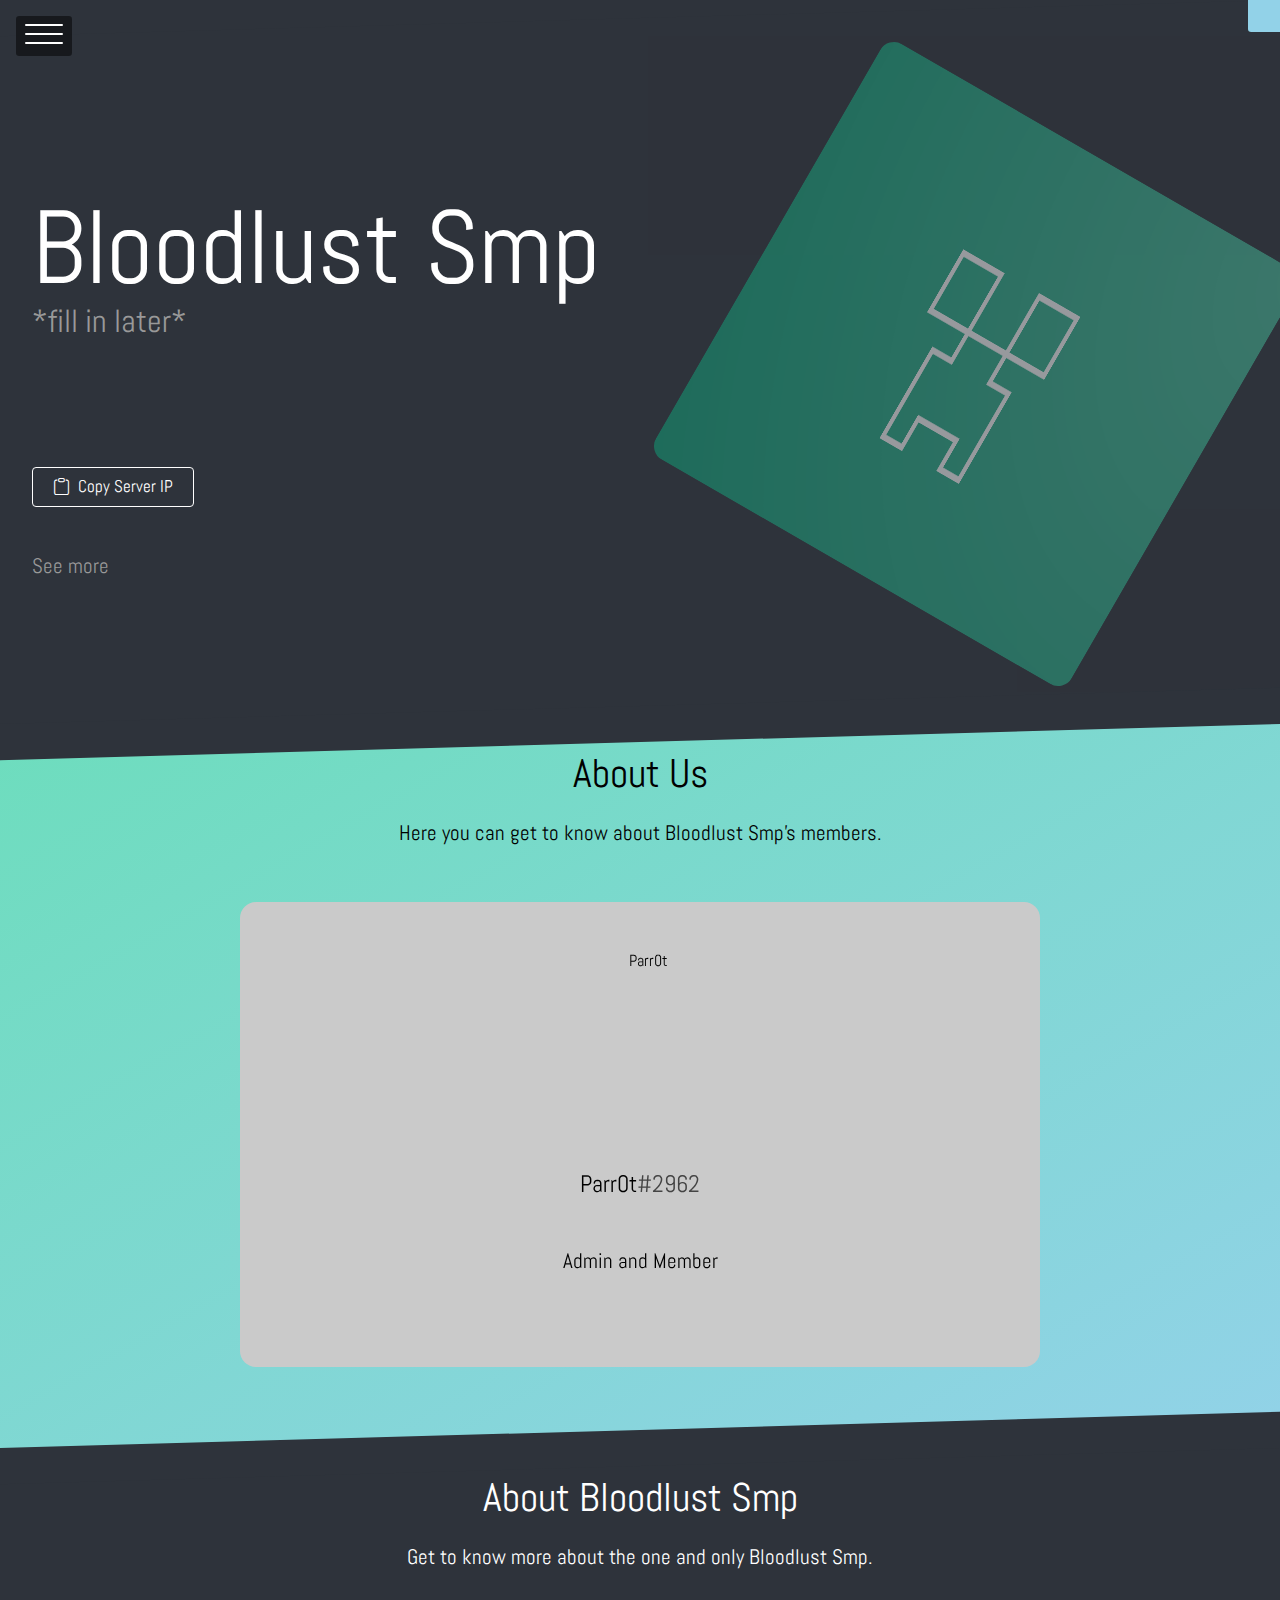
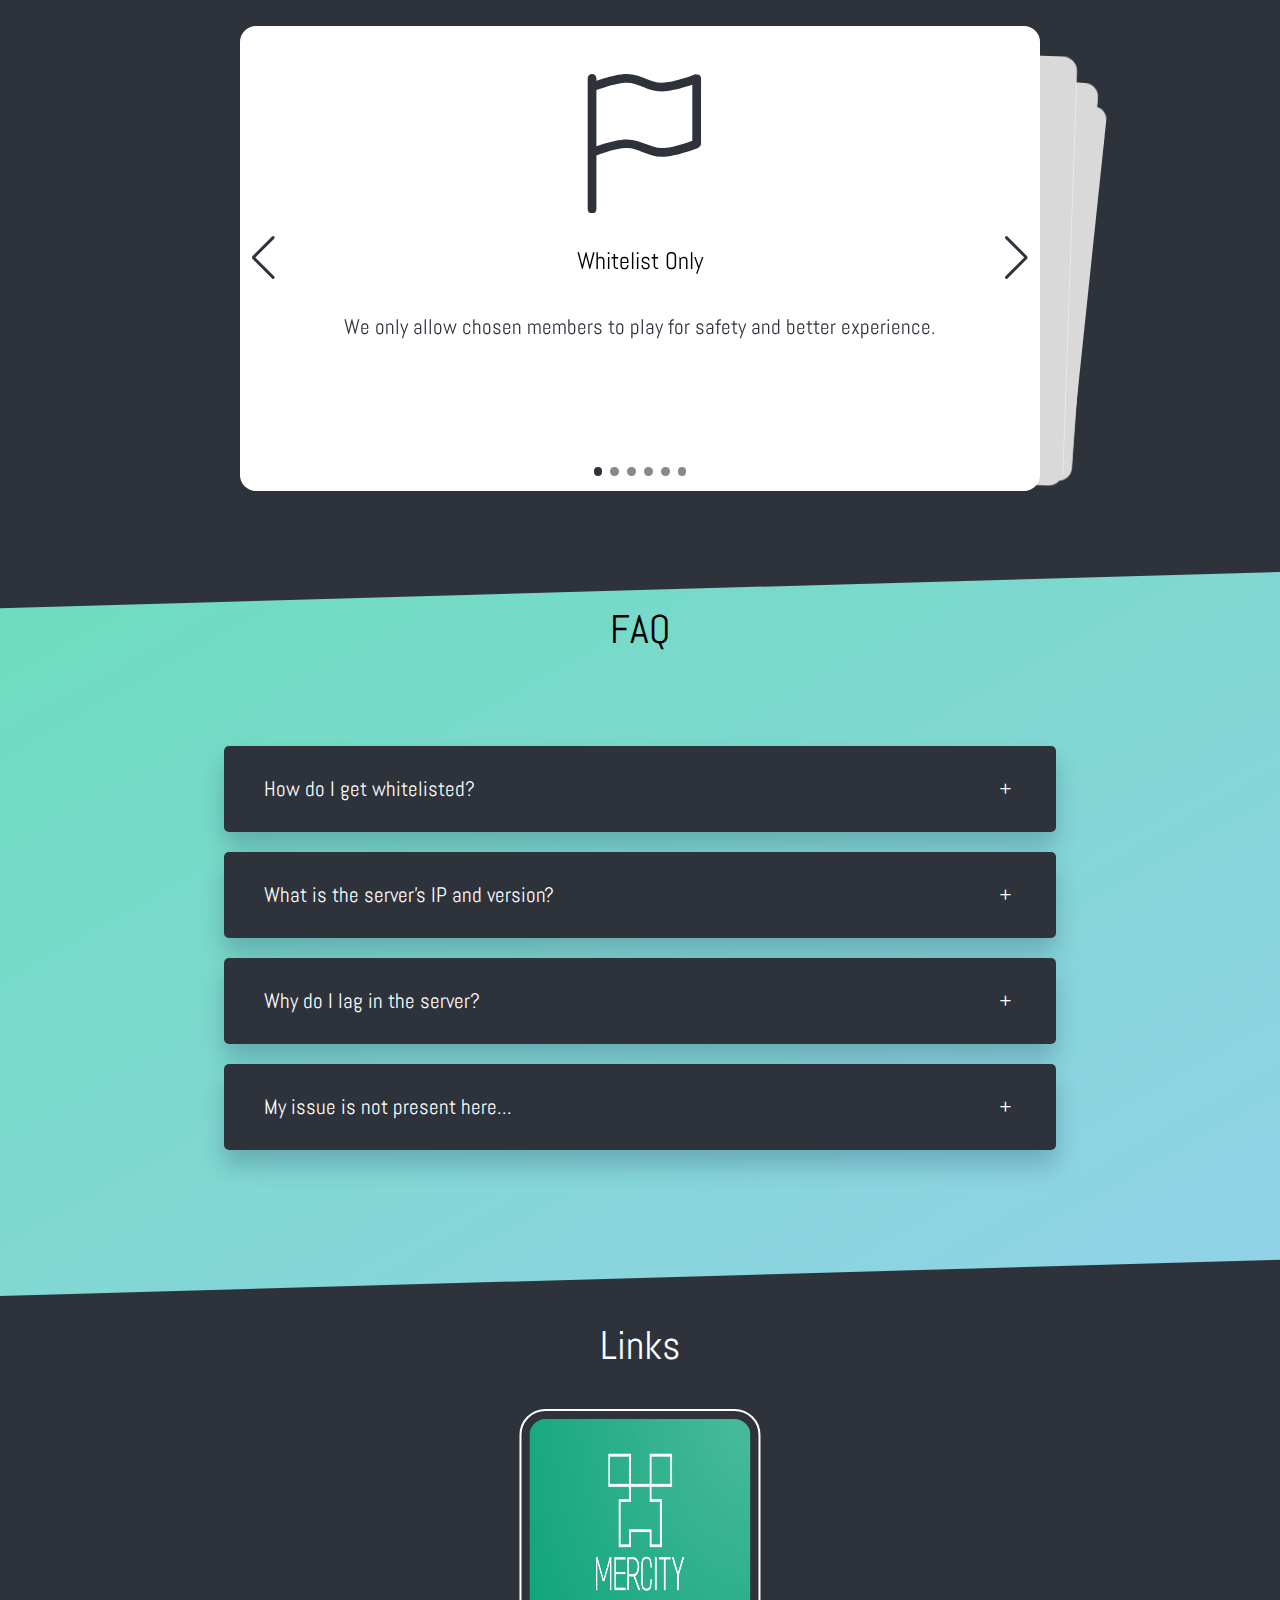
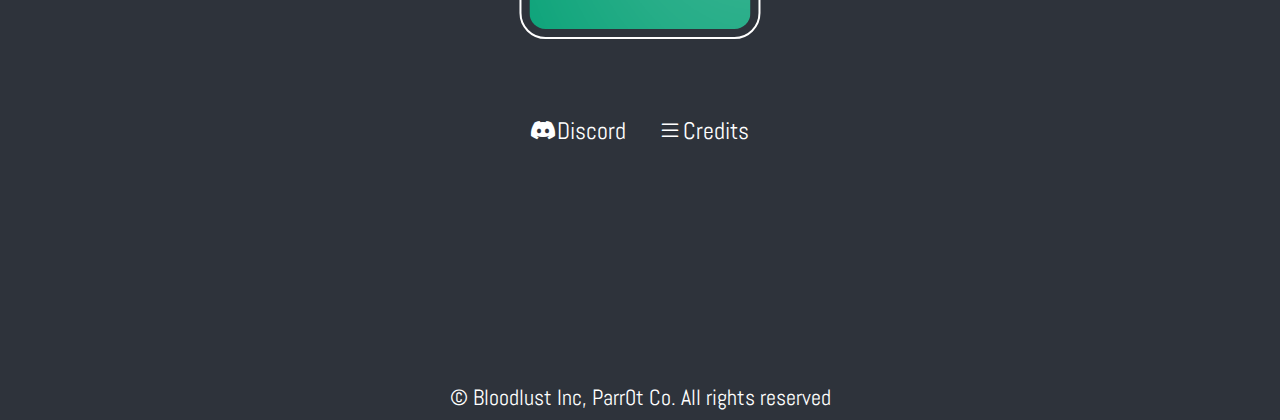
==== commit 45dd522f: "Second commit" ====
--- a/index.html
+++ b/index.html
@@ -5,10 +5,10 @@
   <meta charset="UTF-8">
   <meta http-equiv="X-UA-Compatible" content="IE=edge">
   <meta name="viewport" content="width=device-width, initial-scale=1.0">
-  <title class="notranslate">Mercity SMP</title>
-  <meta content="Mercity" property="og:title" />
-  <meta content="The official website for the one and only Minecraft SMP: Mercity" property="og:description" />
-  <meta content="https://mercitysmp.cf" property="og:url" />
+  <title class="notranslate">Bloodlust SMP</title>
+  <meta content="Bloodlust" property="og:title" />
+  <meta content="Bloodlust Smp: A minecraft smp for content creators with a special little twist" property="og:description" />
+  <meta content="https://bloodlust-smp.github.io" property="og:url" />
   <meta content="/assets/img/icon.png" property="og:image" />
   <meta content="#2E303B" data-react-helmet="true" name="theme-color" />
   <meta name="twitter:card" content="summary_large_image">
@@ -32,10 +32,10 @@
 
   <section class="section section__hero" id="hero">
 
-    <h1 class="header__hero notranslate">Mercity</h1>
-    <span class="ip notranslate">join.mercitysmp.cf</span>
-
-    <img src="/assets/img/icon.png" alt="Mercity Logo" class="main__image">
+    <h1 class="header__hero notranslate">Bloodlust Smp</h1>
+    <span class="ip notranslate">*fill in later*</span>
+
+    <img src="/assets/img/icon.png" alt="Smp Logo" class="main__image">
 
     <button class="btn btn__copyIP">
       <i class="bi-clipboard"></i>
@@ -49,7 +49,7 @@
   <section class="section section__staff" id="staff">
 
     <h1 class="section__header header__staff">About Us</h1>
-    <p class="paragraph__about">Here you can get to know about Mercity's staff members.</p>
+    <p class="paragraph__about">Here you can get to know about Bloodlust Smp's members.</p>
 
     <div class="swiper swiper1">
 
@@ -72,8 +72,8 @@
 
   <section class="section section__about" id="about">
 
-    <h1 class="section__header header__about">About Mercity</h1>
-    <p class="paragraph__server">Get to know more about the one and only Mercity SMP.</p>
+    <h1 class="section__header header__about">About Bloodlust Smp</h1>
+    <p class="paragraph__server">Get to know more about the one and only Bloodlust Smp.</p>
 
     <div class="swiper swiper2">
 
@@ -88,8 +88,7 @@
 
           <span class="swiper-header">Whitelist Only</span>
 
-          <p class="swiper-brief">Here at Mercity, we only allow whitelisted users to play for better server and playing
-            experience</p>
+          <p class="swiper-brief">We only allow chosen members to play for safety and better experience.</p>
 
         </div>
 
@@ -102,8 +101,8 @@
 
           <span class="swiper-header">Semi Anarchy</span>
 
-          <p class="swiper-brief">Basically, minimum rules. No hacking, duping or lagging the server. Except these,
-            there are no other rules. Grief Bases, Leak base coordinates and much more.</p>
+          <p class="swiper-brief">There are barely any rules. No hacking, duping or lagging the server. Except these and some others found on the documentation,
+            there are no other rules. Feel free to grief Bases, leak base coordinates, and do other mean things!</p>
 
         </div>
 
@@ -118,7 +117,7 @@
 
           <span class="swiper-header">Lag Free</span>
 
-          <p class="swiper-brief">Mercity is kept online with an exceptionally fast host and minimal lag. Play without
+          <p class="swiper-brief">Bloodlust Smp is kept online with an exceptionally fast host and minimal lag. Play without
             any issues.</p>
 
         </div>
@@ -132,10 +131,10 @@
               d="M3.051 3.26a.5.5 0 0 1 .354-.613l1.932-.518a.5.5 0 0 1 .62.39c.655-.079 1.35-.117 2.043-.117.72 0 1.443.041 2.12.126a.5.5 0 0 1 .622-.399l1.932.518a.5.5 0 0 1 .306.729c.14.09.266.19.373.297.408.408.78 1.05 1.095 1.772.32.733.599 1.591.805 2.466.206.875.34 1.78.364 2.606.024.816-.059 1.602-.328 2.21a1.42 1.42 0 0 1-1.445.83c-.636-.067-1.115-.394-1.513-.773-.245-.232-.496-.526-.739-.808-.126-.148-.25-.292-.368-.423-.728-.804-1.597-1.527-3.224-1.527-1.627 0-2.496.723-3.224 1.527-.119.131-.242.275-.368.423-.243.282-.494.575-.739.808-.398.38-.877.706-1.513.773a1.42 1.42 0 0 1-1.445-.83c-.27-.608-.352-1.395-.329-2.21.024-.826.16-1.73.365-2.606.206-.875.486-1.733.805-2.466.315-.722.687-1.364 1.094-1.772a2.34 2.34 0 0 1 .433-.335.504.504 0 0 1-.028-.079zm2.036.412c-.877.185-1.469.443-1.733.708-.276.276-.587.783-.885 1.465a13.748 13.748 0 0 0-.748 2.295 12.351 12.351 0 0 0-.339 2.406c-.022.755.062 1.368.243 1.776a.42.42 0 0 0 .426.24c.327-.034.61-.199.929-.502.212-.202.4-.423.615-.674.133-.156.276-.323.44-.504C4.861 9.969 5.978 9.027 8 9.027s3.139.942 3.965 1.855c.164.181.307.348.44.504.214.251.403.472.615.674.318.303.601.468.929.503a.42.42 0 0 0 .426-.241c.18-.408.265-1.02.243-1.776a12.354 12.354 0 0 0-.339-2.406 13.753 13.753 0 0 0-.748-2.295c-.298-.682-.61-1.19-.885-1.465-.264-.265-.856-.523-1.733-.708-.85-.179-1.877-.27-2.913-.27-1.036 0-2.063.091-2.913.27z" />
           </svg>
 
-          <span class="swiper-header">Full Device Support</span>
-
-          <p class="swiper-brief">Have a mobile? No problem, Mercity supports cross-device play meaning both java and
-            bedrock players can join at the same IP.</p>
+          <span class="swiper-header">Crossplay</span>
+
+          <p class="swiper-brief">Have only Bedrock or Pocket edition? No problem, Bloodlust Smp supports cross-device play meaning both java and
+            bedrock players can join at the same IP. *IN PROGRESS*</p>
 
         </div>
 
@@ -148,7 +147,7 @@
 
           <span class="swiper-header">24/7 Online</span>
 
-          <p class="swiper-brief">Mercity's Host is kept online 24/7 so you can play anytime you want without requesting
+          <p class="swiper-brief">The Bloodlust Smp is kept online 24/7 so you can play anytime you want without requesting
             to make it online.</p>
 
         </div>
@@ -194,7 +193,7 @@
             <i class="bi-plus icon"></i>
           </button>
           <div class="content">
-            <p>You can join our discord server given below and message in a help channel to get whitelisted.</p>
+            <p>You can join our discord server given below and learn how to apply in the #how to apply channel.</p>
           </div>
         </div>
         <div class="wrapper">
@@ -203,7 +202,7 @@
             <i class="bi-plus icon"></i>
           </button>
           <div class="content">
-            <p>The server's version is 1.19.2 and the IP is: join.mercitysmp.cf</p>
+            <p>The server's version is *most possibly 1.8.9 to 1.19.4* and the IP is: *placeholder*</p>
           </div>
         </div>
         <div class="wrapper">
@@ -212,7 +211,7 @@
             <i class="bi-plus icon"></i>
           </button>
           <div class="content">
-            <p>That is probably an issue on your end, Because mercity's host is fast and lag-free. If you think not,
+            <p>That is probably an issue on your end, Because the smp is fast and lag-free. If you think not,
               contact staff.</p>
           </div>
         </div>
@@ -234,11 +233,11 @@
   <section class="section section__credits" id="credits">
 
     <h1 class="section__header header__credits">Links</h1>
-    <img src="/assets/img/icon_name.png" alt="Mercity Logo" class="icon__small">
+    <img src="/assets/img/icon_name.png" alt="Smp Logo" class="icon__small">
 
     <div class="link-group">
 
-      <a href="https://discord.gg/jeeDT9PjHD" class="link discord-link">
+      <a href="https://discord.gg" class="link discord-link">
         <i class="bi-discord"></i>
         <span class="link-text">Discord</span>
       </a>
@@ -250,7 +249,7 @@
 
     </div>
 
-    <span class="footer-text notranslate">© Mercity, inc. All rights reserved.</span>
+    <span class="footer-text notranslate">© Bloodlust Inc, Parr0t Co. All rights reserved</span>
 
   </section>
 
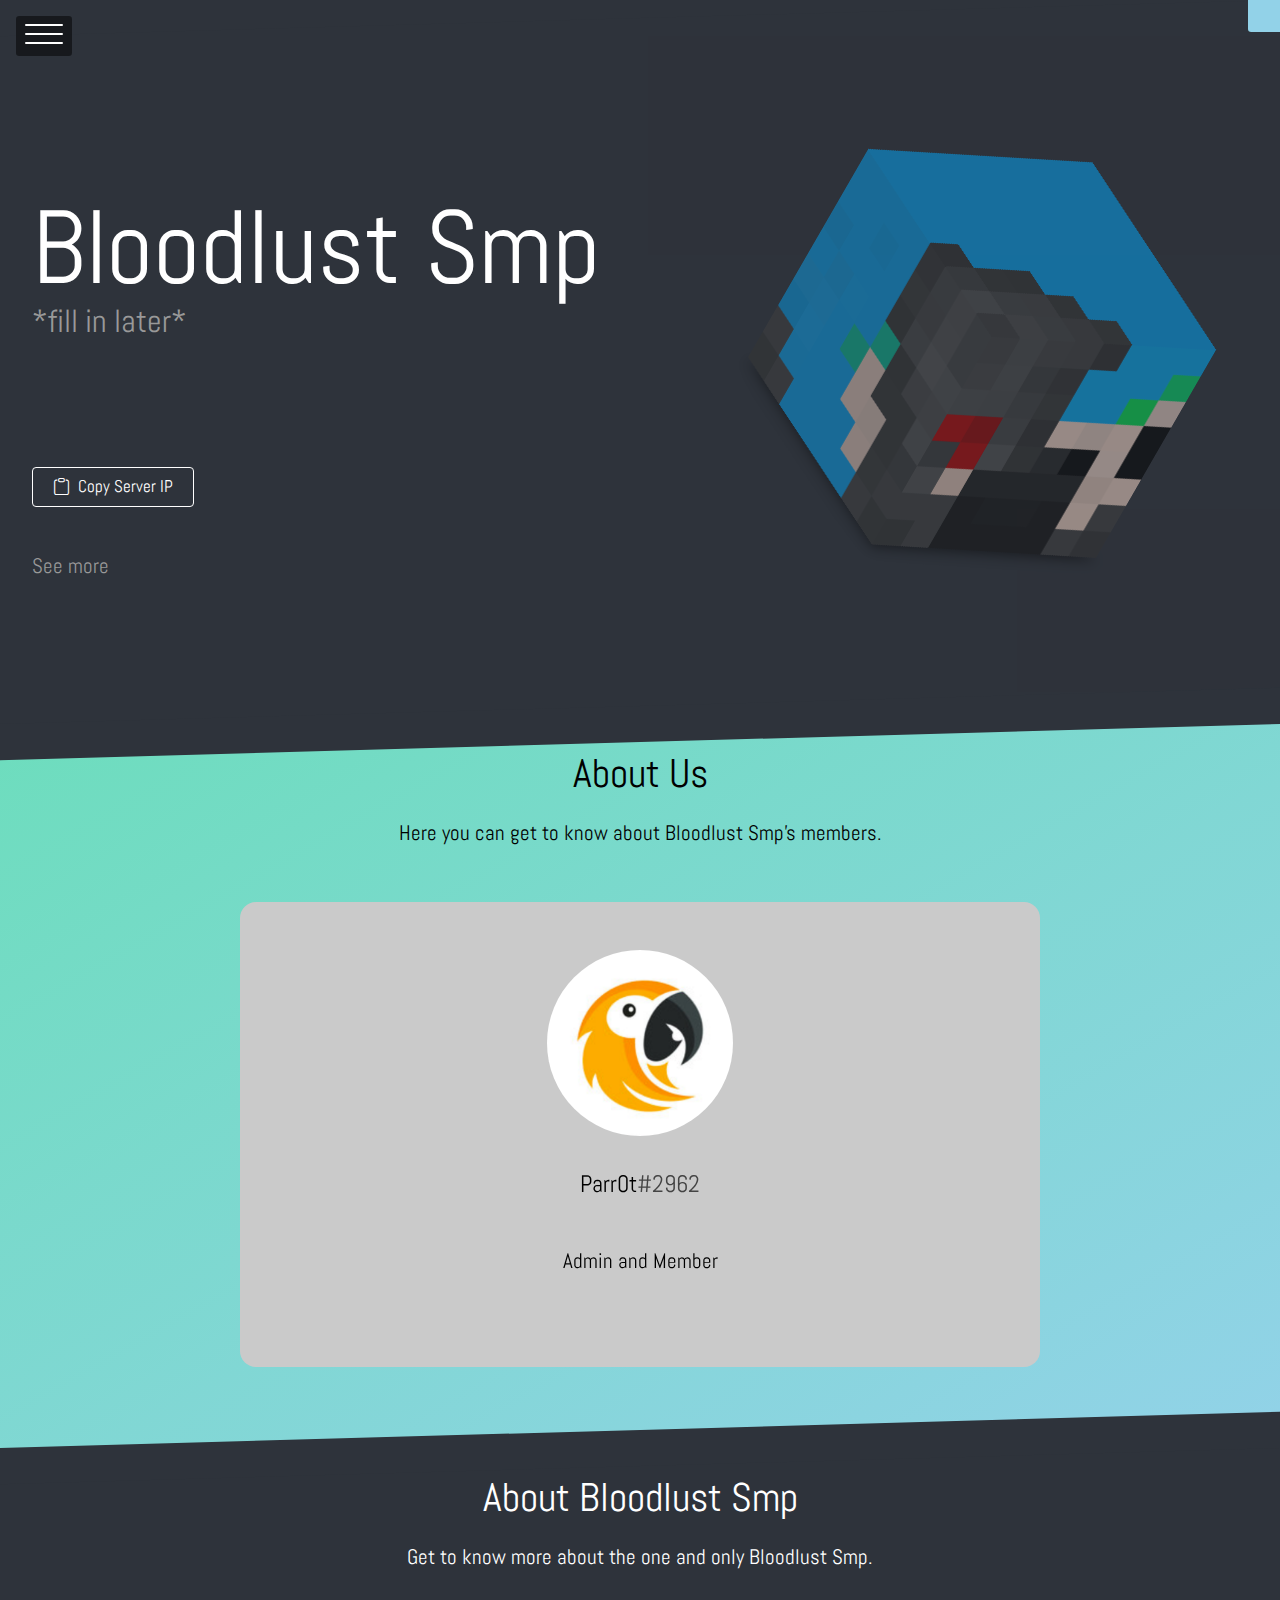
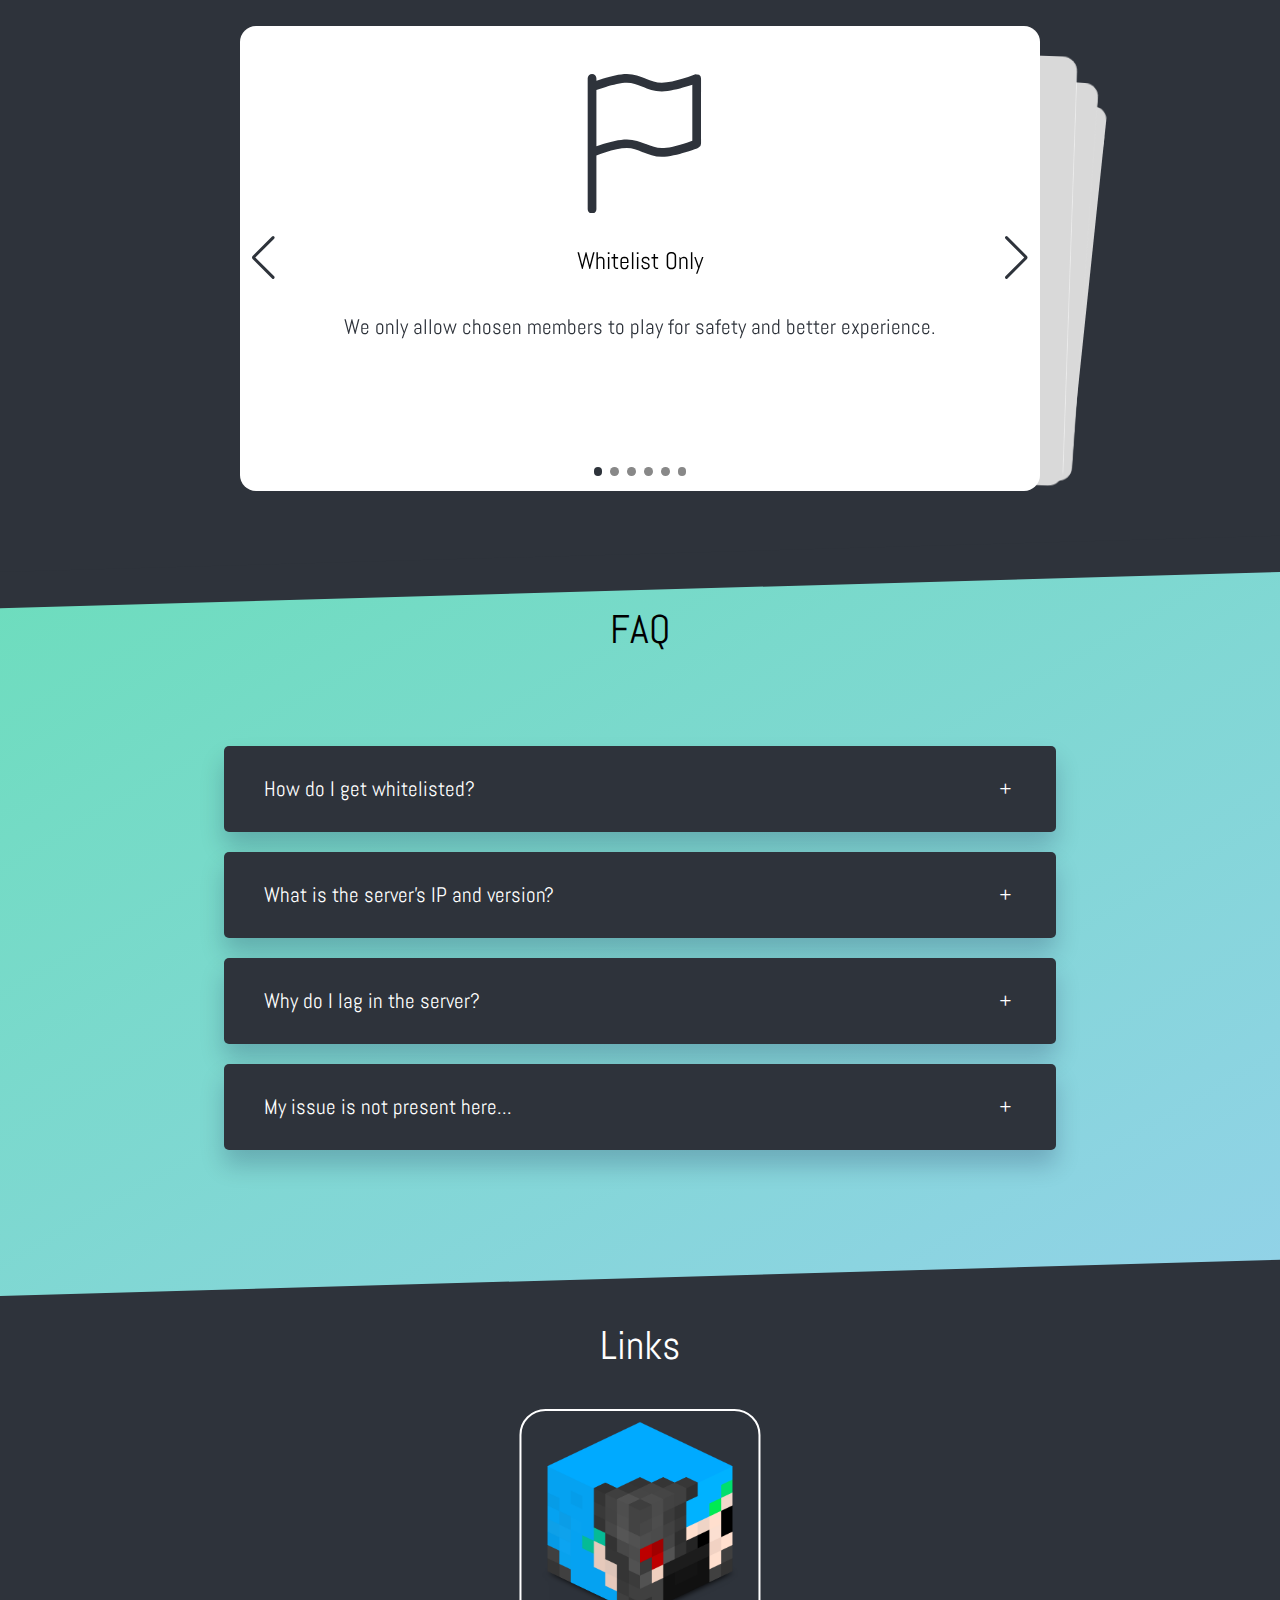
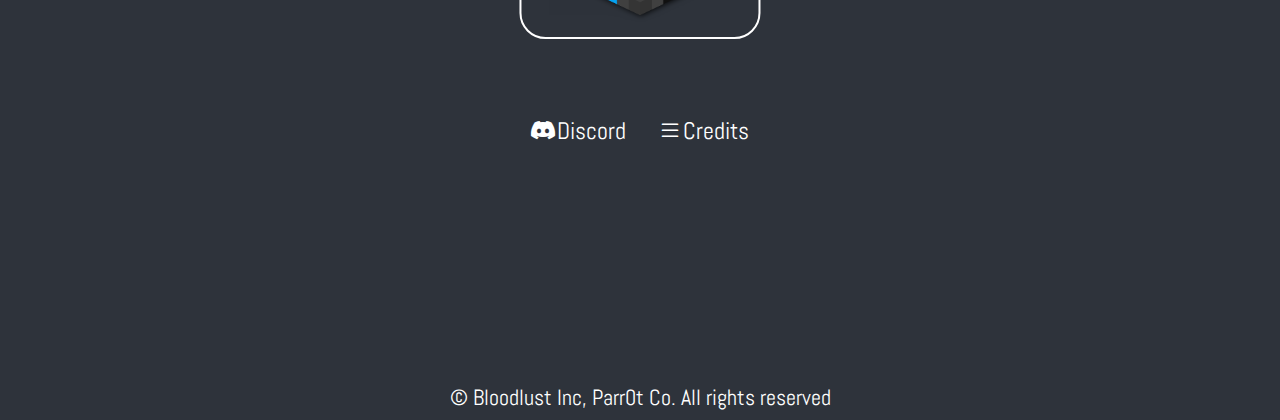
==== commit b4d7ee4c: "Third Commit" ====
--- a/index.html
+++ b/index.html
@@ -13,9 +13,7 @@
   <meta content="#2E303B" data-react-helmet="true" name="theme-color" />
   <meta name="twitter:card" content="summary_large_image">
 
-  <link rel="apple-touch-icon" sizes="180x180" href="/assets/img/icon.png">
-  <link rel="icon" type="image/png" sizes="32x32" href="/assets/img/icon.png">
-  <link rel="icon" type="image/png" sizes="16x16" href="/assets/img/icon.png">
+  <link rel="icon" type="image/x-icon" href="/assets/img/icon.png">
 
   <link rel="stylesheet" href="/css/util.css">
   <link rel="stylesheet" href="/css/index.css">
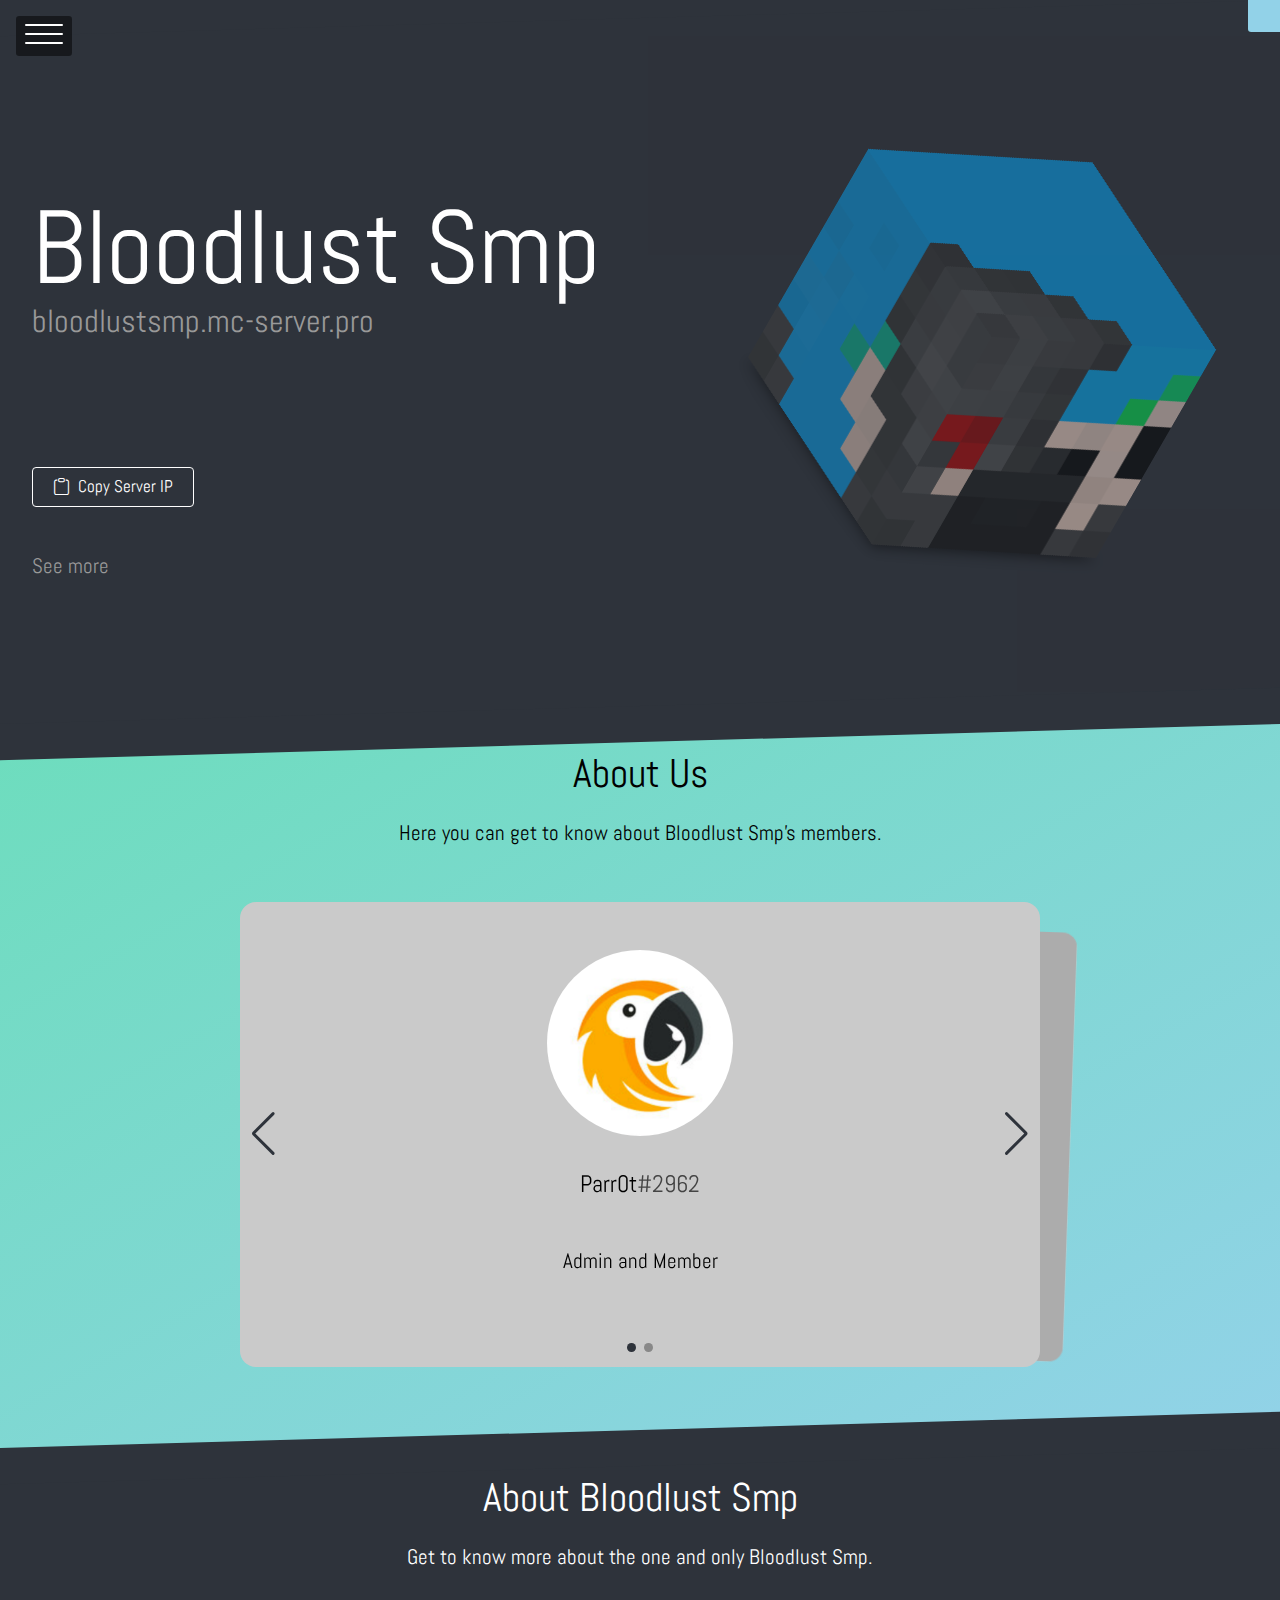
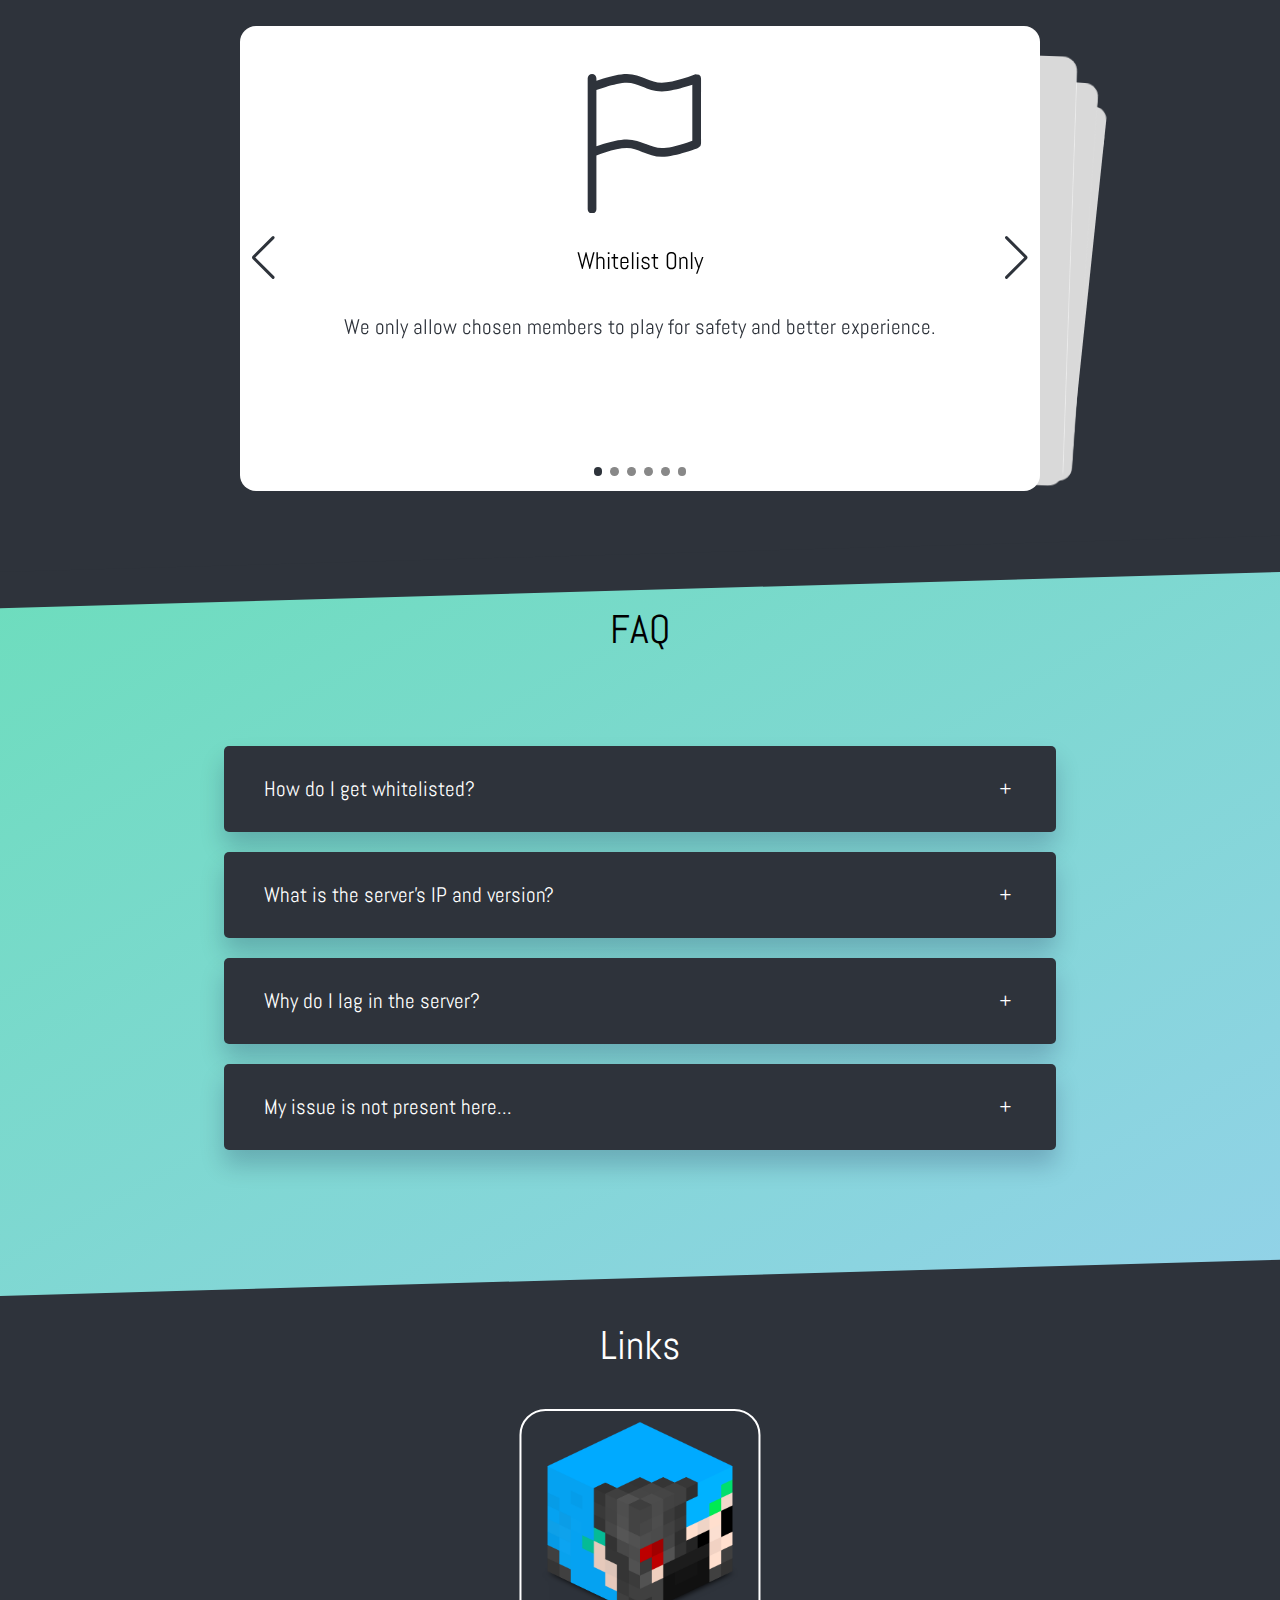
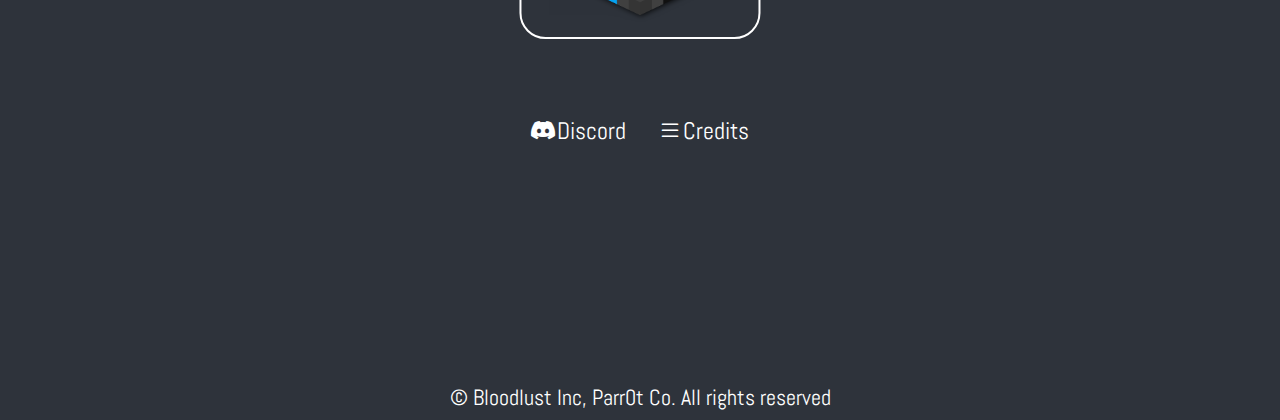
==== commit 549d6812: "Updated IP" ====
--- a/index.html
+++ b/index.html
@@ -13,7 +13,9 @@
   <meta content="#2E303B" data-react-helmet="true" name="theme-color" />
   <meta name="twitter:card" content="summary_large_image">
 
-  <link rel="icon" type="image/x-icon" href="/assets/img/icon.png">
+  <link rel="apple-touch-icon" sizes="180x180" href="/assets/img/icon.png">
+  <link rel="icon" type="image/png" sizes="32x32" href="/assets/img/icon.png">
+  <link rel="icon" type="image/png" sizes="16x16" href="/assets/img/icon.png">
 
   <link rel="stylesheet" href="/css/util.css">
   <link rel="stylesheet" href="/css/index.css">
@@ -31,7 +33,7 @@
   <section class="section section__hero" id="hero">
 
     <h1 class="header__hero notranslate">Bloodlust Smp</h1>
-    <span class="ip notranslate">*fill in later*</span>
+    <span class="ip notranslate">bloodlustsmp.mc-server.pro</span>
 
     <img src="/assets/img/icon.png" alt="Smp Logo" class="main__image">
 
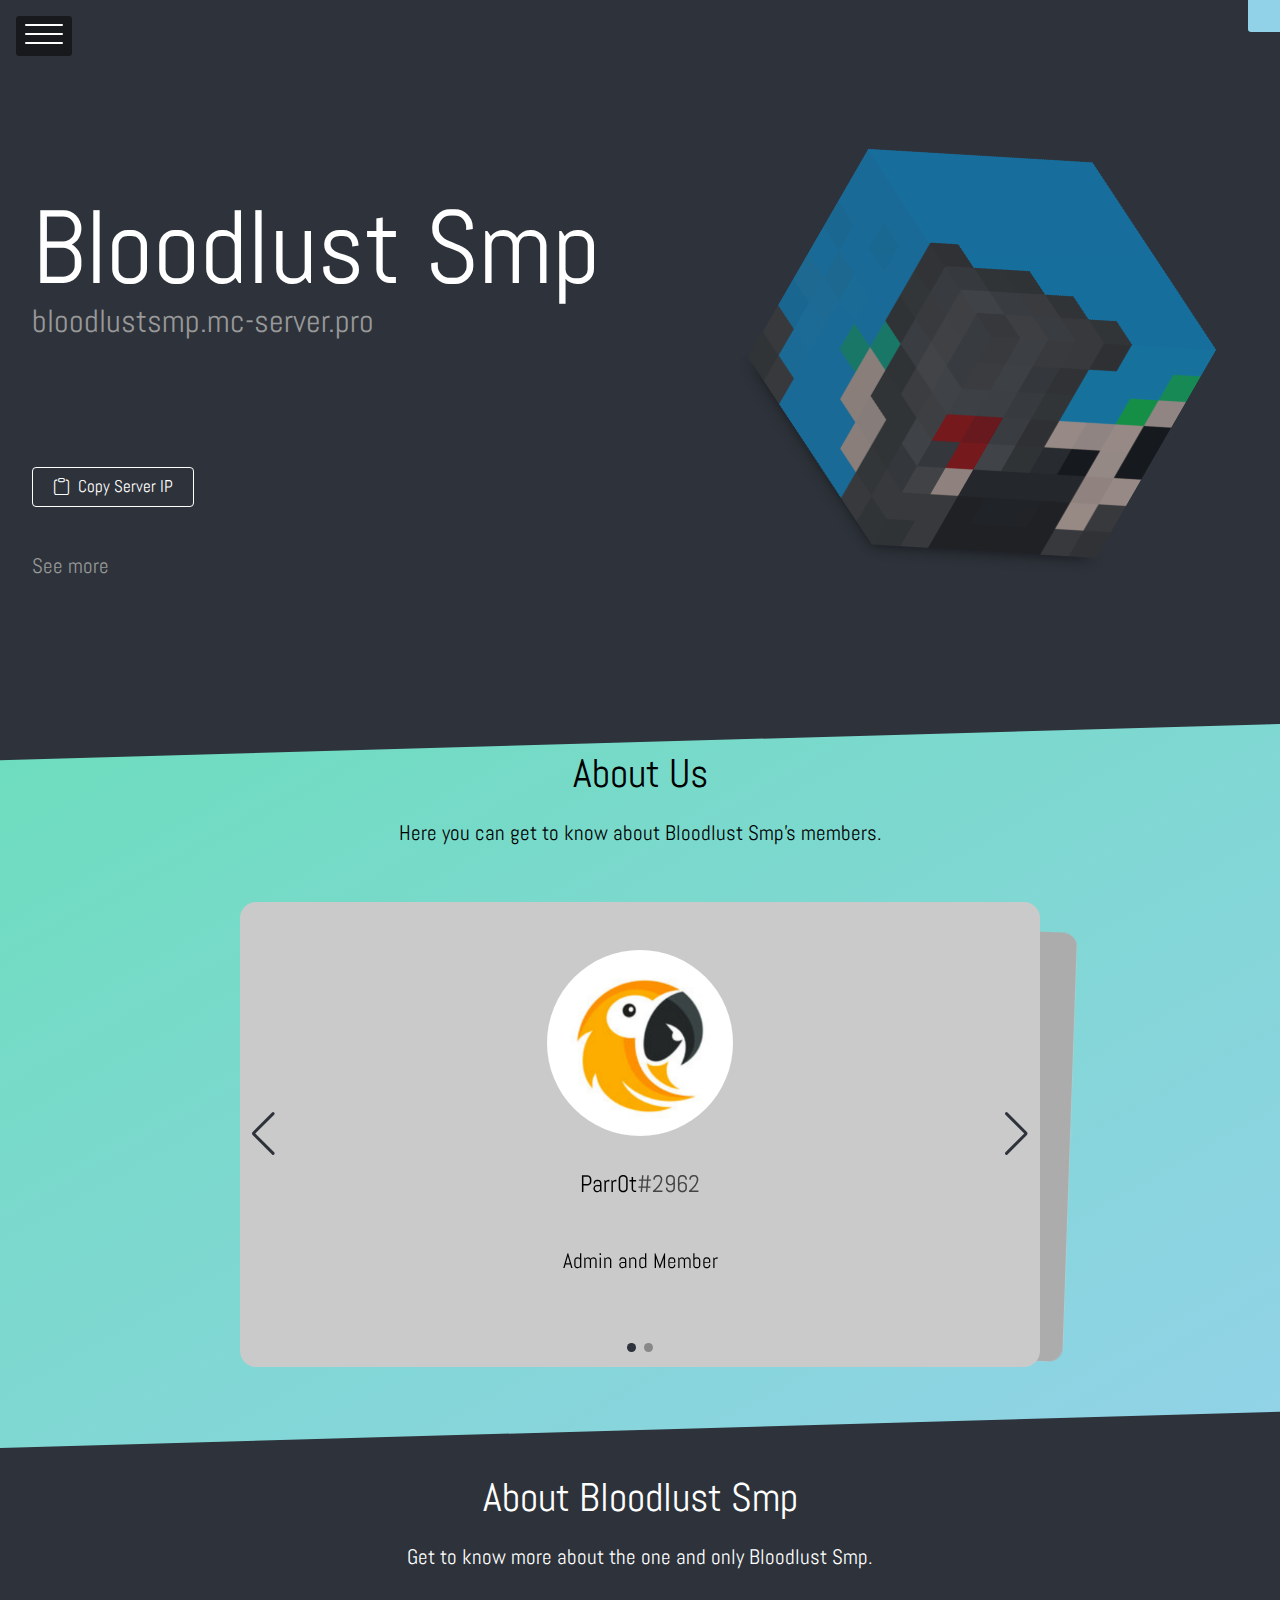
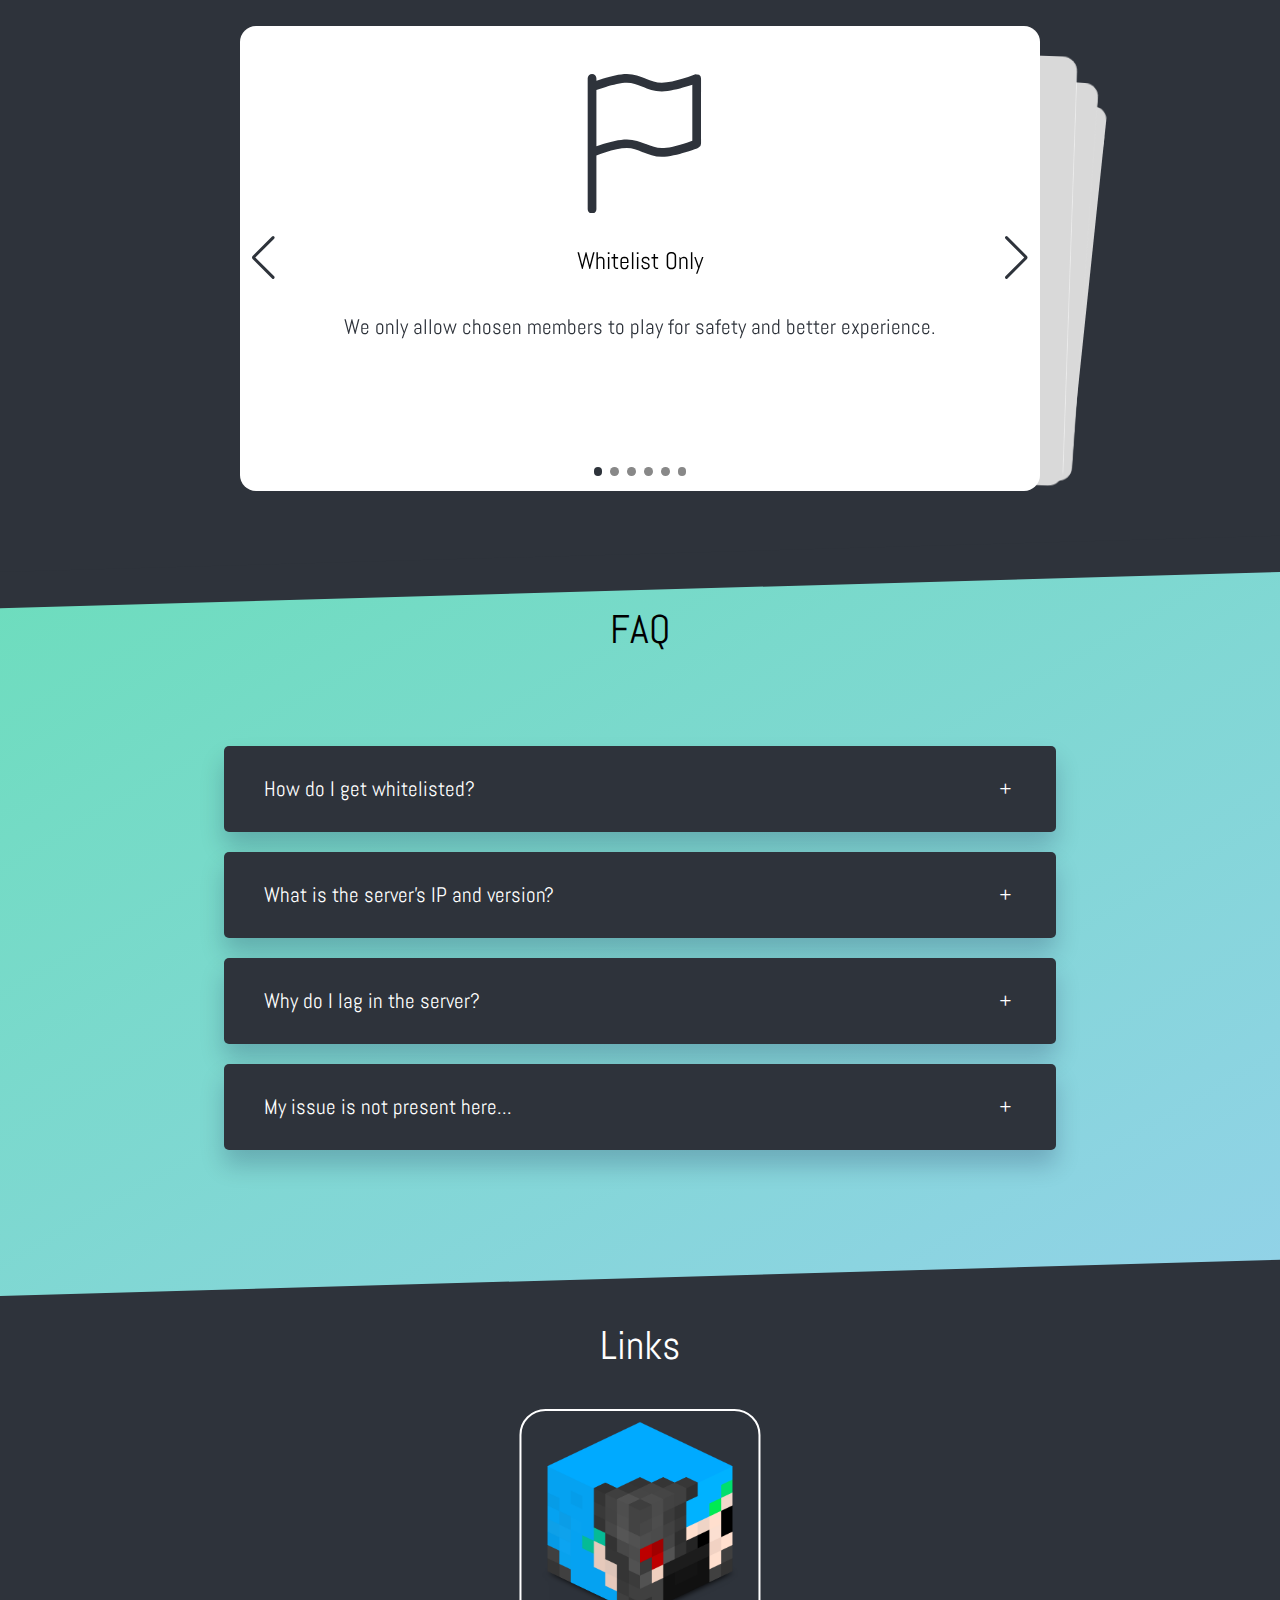
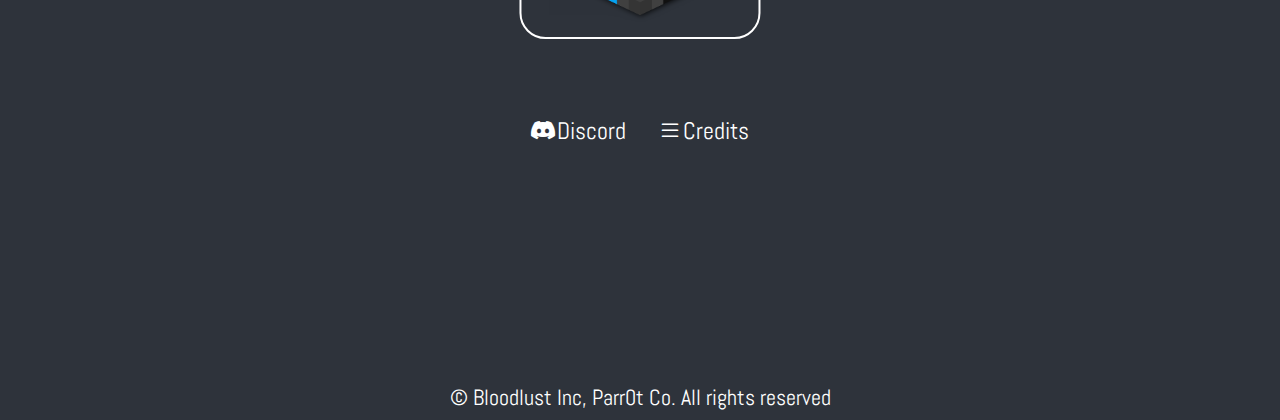
==== commit cde082c4: "discord new" ====
--- a/index.html
+++ b/index.html
@@ -237,7 +237,7 @@
 
     <div class="link-group">
 
-      <a href="https://discord.gg" class="link discord-link">
+      <a href="https://discord.com/invite/EagkCcgzTM" class="link discord-link">
         <i class="bi-discord"></i>
         <span class="link-text">Discord</span>
       </a>
